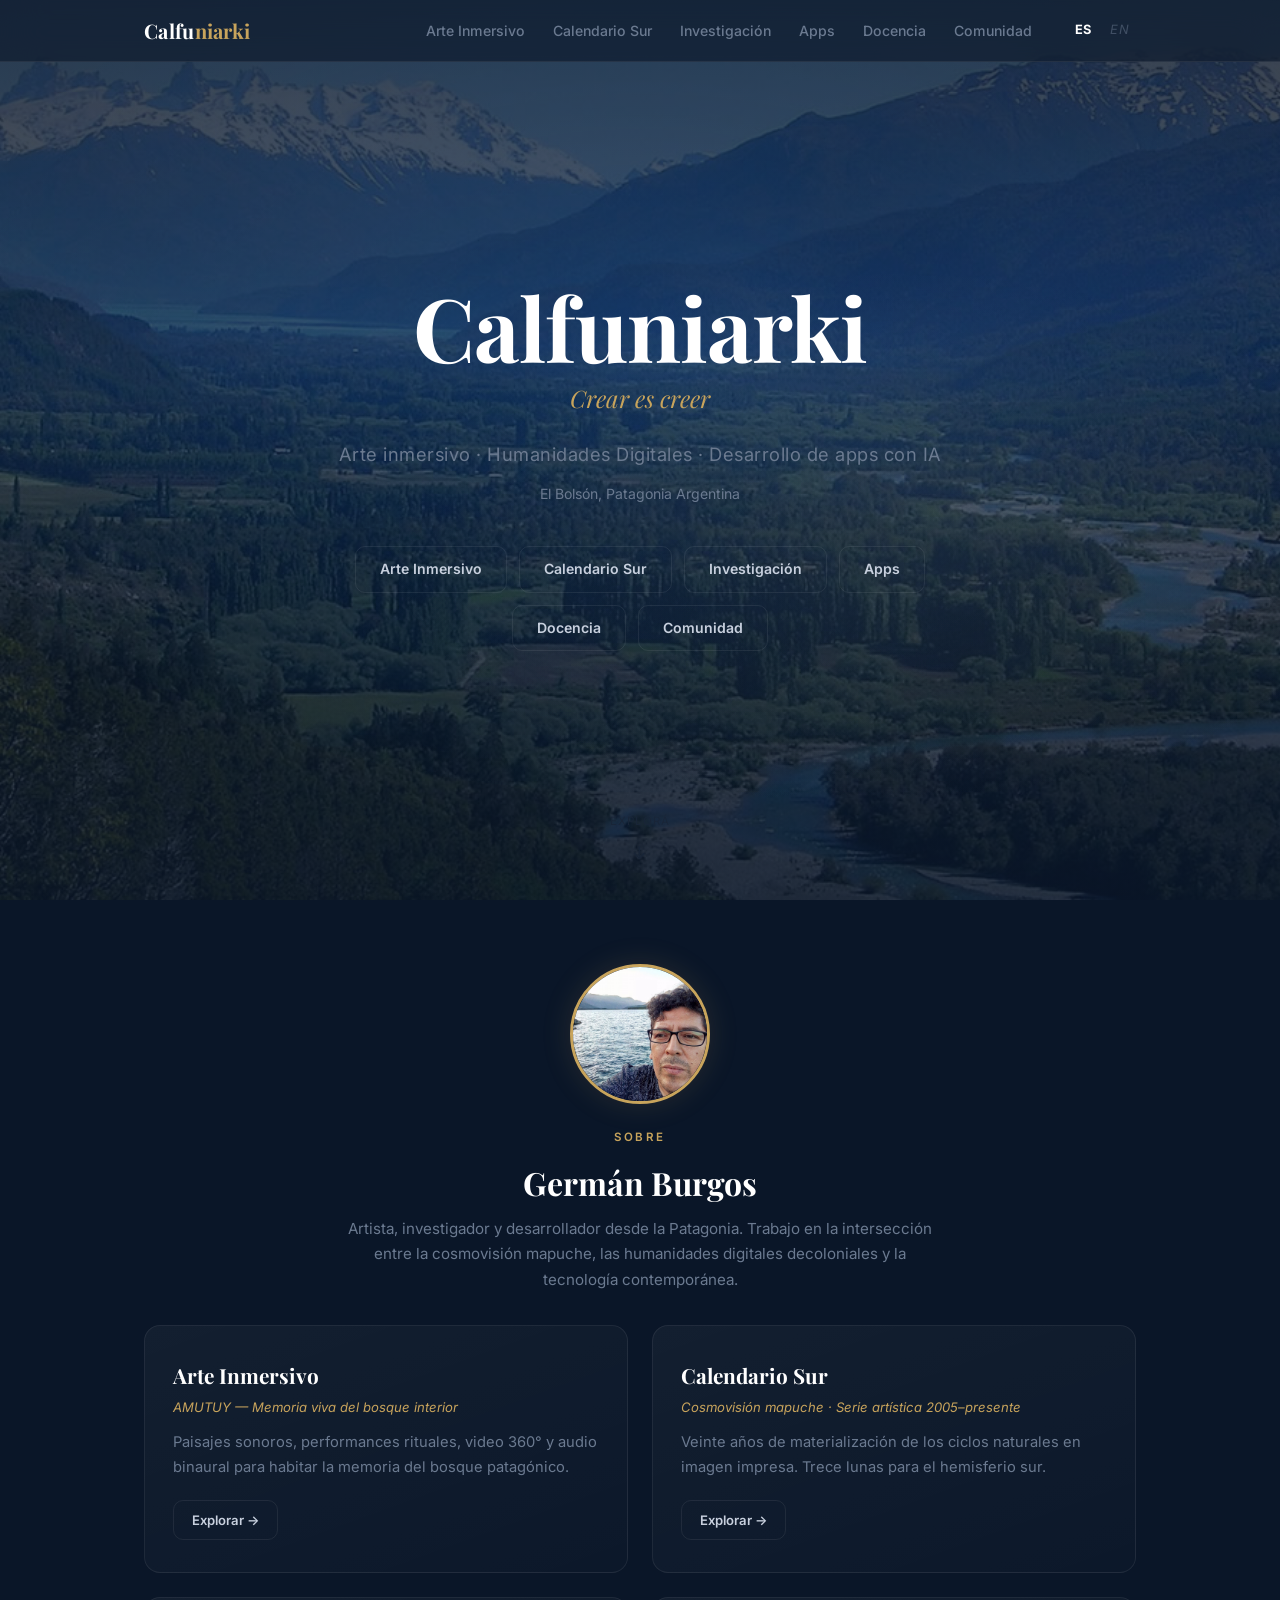
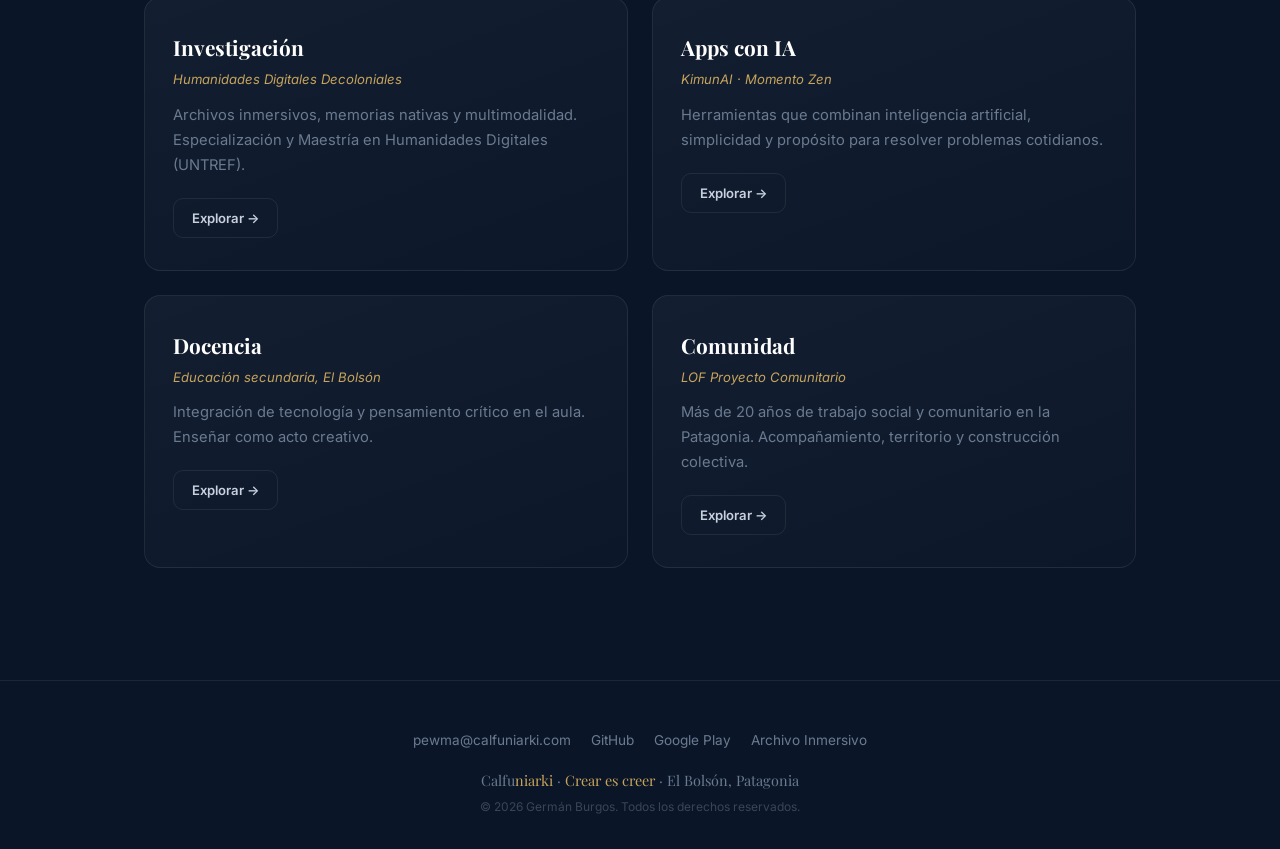
==== index.html @ c56a9a4c "Add multilingual support and favicon links" ====
<!DOCTYPE html>
<html lang="es">
<head>
  <meta charset="UTF-8">
  <meta name="viewport" content="width=device-width,initial-scale=1">
  <title>Calfuniarki — Crear es creer</title>
  <meta name="description" content="Calfuniarki: arte inmersivo, humanidades digitales y desarrollo de apps con IA desde El Bolsón, Patagonia Argentina.">
  <link rel="canonical" href="https://calfuniarki.com/">

  <!-- Favicon kultrun -->
  <link rel="icon" type="image/svg+xml" href="favicon.svg">
  <link rel="alternate icon" type="image/png" href="favicon.svg">
  <link rel="apple-touch-icon" href="favicon.svg">

  <!-- Open Graph -->
  <meta property="og:title" content="Calfuniarki — Crear es creer">
  <meta property="og:description" content="Arte inmersivo, humanidades digitales y desarrollo de apps con IA desde El Bolsón, Patagonia Argentina.">
  <meta property="og:url" content="https://calfuniarki.com/">
  <meta property="og:type" content="website">
  <meta property="og:image" content="https://calfuniarki.com/img/og-image.svg">

  <link rel="stylesheet" href="styles.css">

  <script async src="https://www.googletagmanager.com/gtag/js?id=G-L6TV3WDP4M"></script>
  <script>
    window.dataLayer = window.dataLayer || [];
    function gtag(){dataLayer.push(arguments);}
    gtag('js', new Date());
    gtag('config', 'G-L6TV3WDP4M');
  </script>

  <style>
    .lang-switcher {
      display: flex; align-items: center; gap: .35rem; margin-left: .5rem;
    }
    .lang-btn {
      background: none; border: none; cursor: pointer;
      font-size: .8rem; font-family: var(--sans); font-weight: 400;
      font-style: italic; padding: .2rem .4rem; border-radius: 6px;
      color: var(--text-dim); opacity: .5;
      transition: opacity .25s, color .25s; line-height: 1; letter-spacing: .05em;
    }
    .lang-btn:hover { opacity: .8; }
    .lang-btn.active { opacity: 1; font-weight: 700; font-style: normal; color: var(--white); }
  </style>
</head>
<body>

  <canvas id="particles"></canvas>
  <div class="nav-overlay"></div>

  <header class="site-header">
    <div class="container">
      <a href="./" class="logo">Calfu<span>niarki</span></a>
      <button class="menu-toggle" aria-label="Menú">
        <span></span><span></span><span></span>
      </button>
      <nav class="nav-links">
        <a href="arte/index.html" data-es="Arte Inmersivo" data-en="Immersive Art">Arte Inmersivo</a>
        <a href="calendario-sur/index.html" data-es="Calendario Sur" data-en="Southern Calendar">Calendario Sur</a>
        <a href="investigacion/index.html" data-es="Investigación" data-en="Research">Investigación</a>
        <a href="apps/index.html">Apps</a>
        <a href="docencia/index.html" data-es="Docencia" data-en="Teaching">Docencia</a>
        <a href="comunidad/index.html" data-es="Comunidad" data-en="Community">Comunidad</a>
        <div class="lang-switcher">
          <button class="lang-btn active" data-lang="es" title="Español">ES</button>
          <button class="lang-btn" data-lang="en" title="English">EN</button>
        </div>
      </nav>
    </div>
  </header>

  <main>
    <section class="hero hero--bg" style="background-image:url('img/el-bolson.jpg')">
      <div class="hero-content">
        <h1 class="reveal">Calfuniarki</h1>
        <p class="slogan reveal delay-1" data-es="Crear es creer" data-en="To create is to believe">Crear es creer</p>
        <p class="subtitle reveal delay-2" data-es="Arte inmersivo · Humanidades Digitales · Desarrollo de apps con IA" data-en="Immersive art · Digital Humanities · AI app development">Arte inmersivo · Humanidades Digitales · Desarrollo de apps con IA</p>
        <p class="location reveal delay-3">El Bolsón, Patagonia Argentina</p>
        <div class="hero-nav reveal delay-4">
          <a href="arte/index.html" data-es="Arte Inmersivo" data-en="Immersive Art">Arte Inmersivo</a>
          <a href="calendario-sur/index.html" data-es="Calendario Sur" data-en="Southern Calendar">Calendario Sur</a>
          <a href="investigacion/index.html" data-es="Investigación" data-en="Research">Investigación</a>
          <a href="apps/index.html">Apps</a>
          <a href="docencia/index.html" data-es="Docencia" data-en="Teaching">Docencia</a>
          <a href="comunidad/index.html" data-es="Comunidad" data-en="Community">Comunidad</a>
        </div>
      </div>
      <div class="scroll-hint">
        <span data-es="Explorá" data-en="Explore">Explorá</span>
        <span class="arrow">↓</span>
      </div>
    </section>

    <section class="section">
      <div class="container">
        <div class="reveal text-center">
          <img src="img/Yo.jpg" alt="Germán Burgos — Calfuniarki" class="profile-photo" loading="lazy">
          <p class="section-label" data-es="Sobre" data-en="About">Sobre</p>
          <h2 class="section-title">Germán Burgos</h2>
          <p class="section-desc" style="margin-left:auto;margin-right:auto"
             data-es="Artista, investigador y desarrollador desde la Patagonia. Trabajo en la intersección entre la cosmovisión mapuche, las humanidades digitales decoloniales y la tecnología contemporánea."
             data-en="Artist, researcher and developer from Patagonia. I work at the intersection of Mapuche cosmovision, decolonial digital humanities and contemporary technology.">
            Artista, investigador y desarrollador desde la Patagonia. Trabajo en la intersección entre la cosmovisión mapuche, las humanidades digitales decoloniales y la tecnología contemporánea.
          </p>
        </div>

        <div class="grid-2 mt-2">
          <div class="card reveal">
            <h3 data-es="Arte Inmersivo" data-en="Immersive Art">Arte Inmersivo</h3>
            <p class="card-tag" data-es="AMUTUY — Memoria viva del bosque interior" data-en="AMUTUY — Living memory of the inner forest">AMUTUY — Memoria viva del bosque interior</p>
            <p data-es="Paisajes sonoros, performances rituales, video 360° y audio binaural para habitar la memoria del bosque patagónico." data-en="Sound landscapes, ritual performances, 360° video and binaural audio to inhabit the memory of the Patagonian forest.">Paisajes sonoros, performances rituales, video 360° y audio binaural para habitar la memoria del bosque patagónico.</p>
            <a href="arte/index.html" class="btn btn-outline btn-sm" data-es="Explorar →" data-en="Explore →">Explorar →</a>
          </div>
          <div class="card reveal delay-1">
            <h3 data-es="Calendario Sur" data-en="Southern Calendar">Calendario Sur</h3>
            <p class="card-tag" data-es="Cosmovisión mapuche · Serie artística 2005–presente" data-en="Mapuche cosmovision · Artistic series 2005–present">Cosmovisión mapuche · Serie artística 2005–presente</p>
            <p data-es="Veinte años de materialización de los ciclos naturales en imagen impresa. Trece lunas para el hemisferio sur." data-en="Twenty years of materializing natural cycles in printed image. Thirteen moons for the southern hemisphere.">Veinte años de materialización de los ciclos naturales en imagen impresa. Trece lunas para el hemisferio sur.</p>
            <a href="calendario-sur/index.html" class="btn btn-outline btn-sm" data-es="Explorar →" data-en="Explore →">Explorar →</a>
          </div>
          <div class="card reveal">
            <h3 data-es="Investigación" data-en="Research">Investigación</h3>
            <p class="card-tag" data-es="Humanidades Digitales Decoloniales" data-en="Decolonial Digital Humanities">Humanidades Digitales Decoloniales</p>
            <p data-es="Archivos inmersivos, memorias nativas y multimodalidad. Especialización y Maestría en Humanidades Digitales (UNTREF)." data-en="Immersive archives, native memories and multimodality. Specialization and Master's in Digital Humanities (UNTREF).">Archivos inmersivos, memorias nativas y multimodalidad. Especialización y Maestría en Humanidades Digitales (UNTREF).</p>
            <a href="investigacion/index.html" class="btn btn-outline btn-sm" data-es="Explorar →" data-en="Explore →">Explorar →</a>
          </div>
          <div class="card reveal delay-1">
            <h3>Apps con IA</h3>
            <p class="card-tag">KimunAI · Momento Zen</p>
            <p data-es="Herramientas que combinan inteligencia artificial, simplicidad y propósito para resolver problemas cotidianos." data-en="Tools that combine artificial intelligence, simplicity and purpose to solve everyday problems.">Herramientas que combinan inteligencia artificial, simplicidad y propósito para resolver problemas cotidianos.</p>
            <a href="apps/index.html" class="btn btn-outline btn-sm" data-es="Explorar →" data-en="Explore →">Explorar →</a>
          </div>
          <div class="card reveal">
            <h3 data-es="Docencia" data-en="Teaching">Docencia</h3>
            <p class="card-tag" data-es="Educación secundaria, El Bolsón" data-en="Secondary education, El Bolsón">Educación secundaria, El Bolsón</p>
            <p data-es="Integración de tecnología y pensamiento crítico en el aula. Enseñar como acto creativo." data-en="Integration of technology and critical thinking in the classroom. Teaching as a creative act.">Integración de tecnología y pensamiento crítico en el aula. Enseñar como acto creativo.</p>
            <a href="docencia/index.html" class="btn btn-outline btn-sm" data-es="Explorar →" data-en="Explore →">Explorar →</a>
          </div>
          <div class="card reveal delay-1">
            <h3 data-es="Comunidad" data-en="Community">Comunidad</h3>
            <p class="card-tag" data-es="LOF Proyecto Comunitario" data-en="LOF Community Project">LOF Proyecto Comunitario</p>
            <p data-es="Más de 20 años de trabajo social y comunitario en la Patagonia. Acompañamiento, territorio y construcción colectiva." data-en="More than 20 years of social and community work in Patagonia. Accompaniment, territory and collective building.">Más de 20 años de trabajo social y comunitario en la Patagonia. Acompañamiento, territorio y construcción colectiva.</p>
            <a href="comunidad/index.html" class="btn btn-outline btn-sm" data-es="Explorar →" data-en="Explore →">Explorar →</a>
          </div>
        </div>
      </div>
    </section>
  </main>

  <footer class="site-footer">
    <div class="container">
      <div class="footer-links">
        <a href="mailto:pewma@calfuniarki.com">pewma@calfuniarki.com</a>
        <a href="https://github.com/calfuniarki" target="_blank" rel="noopener">GitHub</a>
        <a href="https://play.google.com/store/apps/developer?id=Calfuniarki" target="_blank" rel="noopener">Google Play</a>
        <a href="https://archivo.lof.org.ar" target="_blank" rel="noopener">Archivo Inmersivo</a>
      </div>
      <p class="brand">Calfu<span>niarki</span> · <span data-es="Crear es creer" data-en="To create is to believe">Crear es creer</span> · El Bolsón, Patagonia</p>
      <p class="copy">&copy; 2026 Germán Burgos. <span data-es="Todos los derechos reservados." data-en="All rights reserved.">Todos los derechos reservados.</span></p>
    </div>
  </footer>

  <script src="main.js"></script>
  <script>
    const STORAGE_KEY = 'calfuniarki-lang';
    function setLang(lang) {
      localStorage.setItem(STORAGE_KEY, lang);
      document.documentElement.lang = lang;
      document.querySelectorAll('.lang-btn').forEach(btn => {
        btn.classList.toggle('active', btn.dataset.lang === lang);
      });
      document.querySelectorAll('[data-es][data-en]').forEach(el => {
        const text = el.dataset[lang];
        if (text) el.innerHTML = text;
      });
    }
    document.querySelectorAll('.lang-btn').forEach(btn => {
      btn.addEventListener('click', () => setLang(btn.dataset.lang));
    });
    setLang(localStorage.getItem(STORAGE_KEY) || 'es');
  </script>
</body>
</html>
---- styles.css ----
/* ============================================================
   Calfuniarki — Crear es creer
   Design tokens & global styles
   ============================================================ */

/* --- Fonts --- */
@import url('https://fonts.googleapis.com/css2?family=Inter:wght@300;400;500;600;700&family=Playfair+Display:ital,wght@0,400;0,600;0,700;1,400&display=swap');

/* --- Custom Properties --- */
:root {
  --bg:        #0A1628;
  --bg-light:  #0F1D32;
  --bg-card:   #111F36;
  --surface:   rgba(255,255,255,.03);
  --border:    rgba(255,255,255,.07);
  --border-h:  rgba(200,164,92,.3);
  --blue:      #007AFF;
  --blue-glow: rgba(0,122,255,.15);
  --gold:      #C8A45C;
  --gold-soft: rgba(200,164,92,.12);
  --text:      #C8D0DE;
  --text-dim:  #6B7A90;
  --text-bright:#EAEEF4;
  --white:     #fff;
  --serif:     'Playfair Display', Georgia, 'Times New Roman', serif;
  --sans:      'Inter', 'Segoe UI', system-ui, -apple-system, sans-serif;
  --ease:      cubic-bezier(.25,.46,.45,.94);
  --ease-out:  cubic-bezier(.16,1,.3,1);
}

/* --- Reset --- */
*,*::before,*::after { box-sizing:border-box; margin:0; padding:0 }
html { scroll-behavior:smooth; font-size:16px; scroll-padding-top:5rem }
body {
  font-family: var(--sans);
  background: var(--bg);
  color: var(--text);
  line-height: 1.7;
  -webkit-font-smoothing: antialiased;
  -moz-osx-font-smoothing: grayscale;
  overflow-x: hidden;
}
a { color: var(--blue); text-decoration:none; transition: color .25s var(--ease) }
a:hover { color: #4DA3FF }
img { max-width:100%; display:block }
ul { list-style: none }

/* --- Layout --- */
.container { max-width:1040px; margin:0 auto; padding:0 1.5rem }

/* ============================================================
   HEADER
   ============================================================ */
.site-header {
  position: fixed; top:0; left:0; right:0; z-index:200;
  padding: .85rem 0;
  background: rgba(10,22,40,.6);
  backdrop-filter: blur(20px);
  -webkit-backdrop-filter: blur(20px);
  border-bottom: 1px solid var(--border);
  transition: background .4s, padding .3s;
}
.site-header.scrolled {
  background: rgba(10,22,40,.92);
  padding: .6rem 0;
}
.site-header .container {
  display:flex; align-items:center; justify-content:space-between;
}
.logo {
  font-family: var(--serif);
  font-size: 1.25rem; font-weight:700;
  color: var(--white); letter-spacing:.3px;
}
.logo span { color: var(--gold) }

/* Desktop nav */
.nav-links { display:flex; gap:1.75rem; align-items:center }
.nav-links a {
  font-size:.88rem; font-weight:500; color:var(--text-dim);
  position:relative; transition: color .25s;
}
.nav-links a::after {
  content:''; position:absolute; bottom:-4px; left:0; width:0; height:2px;
  background:var(--gold); transition: width .3s var(--ease-out);
}
.nav-links a:hover, .nav-links a.active { color:var(--white) }
.nav-links a:hover::after, .nav-links a.active::after { width:100% }

/* Hamburger */
.menu-toggle {
  display:none; background:none; border:none; cursor:pointer;
  width:28px; height:20px; position:relative; z-index:210;
}
.menu-toggle span {
  display:block; width:100%; height:2px; background:var(--white);
  position:absolute; left:0; transition: all .3s var(--ease);
}
.menu-toggle span:nth-child(1) { top:0 }
.menu-toggle span:nth-child(2) { top:9px }
.menu-toggle span:nth-child(3) { top:18px }
.menu-toggle.open span:nth-child(1) { top:9px; transform:rotate(45deg) }
.menu-toggle.open span:nth-child(2) { opacity:0 }
.menu-toggle.open span:nth-child(3) { top:9px; transform:rotate(-45deg) }

@media(max-width:740px) {
  .menu-toggle { display:block }
  .nav-links {
    position:fixed; top:0; right:0; width:min(300px,80vw); height:100vh;
    background:var(--bg-light); flex-direction:column; justify-content:center;
    gap:2rem; padding:2rem; z-index:210;
    transform:translateX(100%); transition:transform .4s var(--ease-out);
    border-left:1px solid var(--border);
    z-index:205;
  }
  .nav-links.open { transform:translateX(0) }
  .nav-links a { font-size:1.15rem }
  .nav-links a::after { display:none }
  .nav-overlay {
    position:fixed; inset:0; background:rgba(0,0,0,.5);
    opacity:0; pointer-events:none; transition:opacity .3s; z-index:200;
  }
  .nav-overlay.open { opacity:1; pointer-events:auto }
}

/* ============================================================
   HERO — Landing
   ============================================================ */
.hero {
  min-height:100vh; display:flex; align-items:center; justify-content:center;
  text-align:center; position:relative; overflow:hidden;
  padding:6rem 1.5rem 4rem;
}
.hero::before {
  content:''; position:absolute; inset:0;
  background:
    radial-gradient(ellipse 60% 50% at 50% 40%, var(--blue-glow), transparent),
    radial-gradient(ellipse 40% 30% at 70% 60%, var(--gold-soft), transparent);
  pointer-events:none; opacity:.7;
}
.hero-content { position:relative; z-index:1; max-width:680px }
.hero h1 {
  font-family:var(--serif); font-size:clamp(3rem,8vw,5.5rem);
  font-weight:700; color:var(--white); letter-spacing:-1px;
  line-height:1.05; margin-bottom:.3rem;
}
.hero .slogan {
  font-family:var(--serif); font-style:italic;
  font-size:clamp(1.1rem,2.5vw,1.5rem);
  color:var(--gold); margin-bottom:1.25rem;
}
.hero .subtitle {
  font-size:clamp(.95rem,1.8vw,1.15rem);
  color:var(--text-dim); margin-bottom:.75rem;
  letter-spacing:.5px;
}
.hero .location {
  font-size:.88rem; color:var(--text-dim); opacity:.7;
  margin-bottom:2.5rem;
}
.hero-nav { display:flex; flex-wrap:wrap; gap:.75rem; justify-content:center }
.hero-nav a {
  padding:.65rem 1.5rem; border-radius:10px;
  font-size:.88rem; font-weight:600;
  border:1px solid var(--border); color:var(--text);
  transition: all .3s var(--ease);
}
.hero-nav a:hover {
  border-color:var(--gold); color:var(--gold);
  background:var(--gold-soft);
}

/* Scroll indicator */
.scroll-hint {
  position:absolute; bottom:2rem; left:50%; transform:translateX(-50%);
  display:flex; flex-direction:column; align-items:center; gap:.4rem;
  color:var(--text-dim); font-size:.72rem; letter-spacing:1px; text-transform:uppercase;
  animation: float 2.5s ease-in-out infinite;
}
.scroll-hint .arrow { font-size:1.1rem }
@keyframes float {
  0%,100% { transform:translateX(-50%) translateY(0) }
  50% { transform:translateX(-50%) translateY(6px) }
}

/* ============================================================
   PAGE HERO (subpages)
   ============================================================ */
.page-hero {
  padding:8rem 0 3rem; text-align:center;
  position:relative; overflow:hidden;
}
.page-hero::before {
  content:''; position:absolute; inset:0;
  background: radial-gradient(ellipse 50% 40% at 50% 30%, var(--blue-glow), transparent);
  pointer-events:none;
}
.page-hero h1 {
  font-family:var(--serif);
  font-size:clamp(2.2rem,5vw,3.4rem);
  font-weight:700; color:var(--white); position:relative;
  margin-bottom:.35rem;
}
.page-hero .tagline {
  font-family:var(--serif); font-style:italic;
  color:var(--gold); font-size:1.05rem; position:relative;
}

/* ============================================================
   SECTIONS
   ============================================================ */
.section { padding:4rem 0 }
.section + .section { border-top:1px solid var(--border) }

.section-label {
  font-size:.72rem; text-transform:uppercase; letter-spacing:2.5px;
  color:var(--gold); font-weight:600; margin-bottom:.5rem;
}
.section-title {
  font-family:var(--serif); font-size:clamp(1.5rem,3.5vw,2rem);
  font-weight:700; color:var(--white); margin-bottom:.35rem;
}
.section-desc {
  color:var(--text-dim); max-width:600px; font-size:.95rem;
  margin-bottom:2rem;
}

/* ============================================================
   CARDS
   ============================================================ */
.card {
  background: linear-gradient(160deg, rgba(255,255,255,.04), rgba(255,255,255,.01));
  border:1px solid var(--border);
  border-radius:16px; padding:2rem 1.75rem;
  transition: transform .35s var(--ease), border-color .35s;
}
.card:hover {
  transform:translateY(-3px);
  border-color:var(--border-h);
}
.card h3 {
  font-family:var(--serif);
  font-size:1.3rem; color:var(--white); margin-bottom:.15rem;
}
.card .card-tag {
  font-size:.82rem; color:var(--gold); margin-bottom:.75rem;
  font-style:italic;
}
.card p { font-size:.92rem; color:var(--text-dim); margin-bottom:.5rem }
.card p:last-of-type { margin-bottom:1.25rem }

/* Grid */
.grid-2 { display:grid; grid-template-columns:1fr; gap:1.5rem }
@media(min-width:640px) { .grid-2 { grid-template-columns:1fr 1fr } }

.grid-3 { display:grid; grid-template-columns:1fr; gap:1.25rem }
@media(min-width:640px) { .grid-3 { grid-template-columns:1fr 1fr } }
@media(min-width:860px) { .grid-3 { grid-template-columns:1fr 1fr 1fr } }

/* ============================================================
   FEATURES
   ============================================================ */
.feature {
  background:var(--surface); border:1px solid var(--border);
  border-radius:12px; padding:1.5rem;
  transition: border-color .3s;
}
.feature:hover { border-color:var(--border-h) }
.feature .icon { font-size:1.5rem; margin-bottom:.5rem }
.feature h3 { font-size:.95rem; color:var(--white); margin-bottom:.3rem; font-family:var(--sans); font-weight:600 }
.feature p { font-size:.84rem; color:var(--text-dim); line-height:1.6 }

/* ============================================================
   CONCEPT TAGS
   ============================================================ */
.tags { display:flex; flex-wrap:wrap; gap:.5rem; margin-top:1.5rem }
.tag {
  padding:.35rem .85rem; border-radius:20px; font-size:.78rem; font-weight:500;
  background:var(--gold-soft); color:var(--gold); border:1px solid rgba(200,164,92,.2);
}

/* ============================================================
   TIMELINE
   ============================================================ */
.timeline { position:relative; padding-left:2rem }
.timeline::before {
  content:''; position:absolute; left:6px; top:.5rem; bottom:.5rem;
  width:2px; background:var(--border);
}
.timeline-item { position:relative; margin-bottom:2.5rem }
.timeline-item::before {
  content:''; position:absolute; left:-2rem; top:.6rem;
  width:10px; height:10px; border-radius:50%;
  background:var(--gold); border:2px solid var(--bg);
  box-shadow:0 0 0 3px var(--gold-soft);
}
.timeline-item h3 {
  font-family:var(--serif); font-size:1.15rem;
  color:var(--white); margin-bottom:.15rem;
}
.timeline-item .meta {
  font-size:.82rem; color:var(--gold); margin-bottom:.5rem;
}
.timeline-item p { font-size:.9rem; color:var(--text-dim) }
.timeline-item ul { padding-left:1.25rem; margin-top:.5rem }
.timeline-item li {
  font-size:.88rem; color:var(--text-dim); margin-bottom:.3rem;
  list-style:disc;
}

/* ============================================================
   BUTTONS
   ============================================================ */
.btn {
  display:inline-flex; align-items:center; gap:.4rem;
  padding:.7rem 1.6rem; border-radius:10px;
  font-size:.88rem; font-weight:600;
  transition: all .25s var(--ease);
}
.btn:active { transform:scale(.97) }
.btn-primary { background:var(--blue); color:var(--white) }
.btn-primary:hover { background:#0062CC; color:var(--white) }
.btn-gold { background:linear-gradient(135deg,#C8A45C,#A8883E); color:var(--bg) }
.btn-gold:hover { background:linear-gradient(135deg,#D4B46C,#B8984E); color:var(--bg) }
.btn-outline {
  border:1px solid var(--border); color:var(--text);
  background:transparent;
}
.btn-outline:hover { border-color:var(--gold); color:var(--gold); background:var(--gold-soft) }
.btn-sm { padding:.5rem 1.1rem; font-size:.82rem }

/* ============================================================
   PRIVACY POLICY
   ============================================================ */
.privacy { border-top:1px solid var(--border); padding-top:3rem; margin-top:2.5rem }
.privacy h2 { font-family:var(--serif); font-size:1.4rem; color:var(--white); margin-bottom:1.25rem }
.privacy h3 { font-size:1rem; color:var(--gold); margin:1.5rem 0 .5rem; font-family:var(--sans); font-weight:600 }
.privacy p { font-size:.88rem; color:var(--text-dim); margin-bottom:.75rem }
.privacy ul { padding-left:1.25rem; margin-bottom:.75rem }
.privacy li { font-size:.88rem; color:var(--text-dim); margin-bottom:.35rem; list-style:disc }

/* ============================================================
   QUOTE / HIGHLIGHT
   ============================================================ */
.highlight-box {
  background:var(--gold-soft); border-left:3px solid var(--gold);
  border-radius:0 12px 12px 0; padding:1.25rem 1.5rem;
  margin:1.5rem 0;
}
.highlight-box p {
  font-family:var(--serif); font-style:italic;
  font-size:.95rem; color:var(--gold); line-height:1.7;
}

/* ============================================================
   FOOTER
   ============================================================ */
.site-footer {
  border-top:1px solid var(--border);
  padding:3rem 0 2rem; margin-top:3rem;
  text-align:center;
}
.footer-links { display:flex; flex-wrap:wrap; justify-content:center; gap:1.25rem; margin-bottom:1rem }
.footer-links a { font-size:.85rem; color:var(--text-dim) }
.footer-links a:hover { color:var(--gold) }
.site-footer .brand {
  font-family:var(--serif); font-size:.9rem;
  color:var(--text-dim); margin-bottom:.25rem;
}
.site-footer .brand span { color:var(--gold) }
.site-footer .copy { font-size:.75rem; color:#3A4558 }

/* ============================================================
   SCROLL REVEAL
   Requires body.js-ready (set by main.js) to hide elements.
   Without JS, everything is visible by default.
   ============================================================ */
body.js-ready .reveal {
  opacity:0; transform:translateY(24px);
  transition: opacity .7s var(--ease), transform .7s var(--ease);
}
body.js-ready .reveal.visible {
  opacity:1; transform:translateY(0);
}
body.js-ready .reveal.delay-1 { transition-delay:.1s }
body.js-ready .reveal.delay-2 { transition-delay:.2s }
body.js-ready .reveal.delay-3 { transition-delay:.3s }
body.js-ready .reveal.delay-4 { transition-delay:.4s }

/* ============================================================
   UTILITIES
   ============================================================ */
.text-center { text-align:center }
.mt-1 { margin-top:1rem }
.mt-2 { margin-top:2rem }
.mt-3 { margin-top:3rem }
.mb-1 { margin-bottom:1rem }
.mb-2 { margin-bottom:2rem }
.flex-center { display:flex; justify-content:center; gap:.75rem; flex-wrap:wrap }

/* ============================================================
   IMAGES
   ============================================================ */

/* Hero background image */
.hero--bg {
  background-size:cover; background-position:center; background-repeat:no-repeat;
}
.hero--bg::after {
  content:''; position:absolute; inset:0;
  background: linear-gradient(
    to bottom,
    rgba(10,22,40,.82) 0%,
    rgba(10,22,40,.7) 40%,
    rgba(10,22,40,.88) 100%
  );
  z-index:0;
}
.hero--bg::before { z-index:1 }

/* Profile photo */
.profile-photo {
  width:140px; height:140px; border-radius:50%;
  object-fit:cover; object-position:center top;
  border:3px solid var(--gold);
  box-shadow:0 0 30px rgba(200,164,92,.15);
  margin:0 auto 1.5rem;
}

/* Section image — wide cinematic */
.img-wide {
  width:100%; border-radius:16px;
  overflow:hidden; margin:2rem 0;
  border:1px solid var(--border);
}
.img-wide img {
  width:100%; height:auto; display:block;
  object-fit:cover;
}
.img-wide.img-cinematic img { max-height:400px }

/* Image with caption */
.img-figure { margin:2rem 0 }
.img-figure img {
  width:100%; border-radius:12px;
  border:1px solid var(--border);
  object-fit:cover;
}
.img-figure figcaption {
  font-size:.78rem; color:var(--text-dim);
  margin-top:.5rem; font-style:italic;
  text-align:center;
}

/* Image gallery — 2 col */
.img-gallery {
  display:grid; grid-template-columns:1fr; gap:1rem; margin:2rem 0;
}
@media(min-width:640px) { .img-gallery { grid-template-columns:1fr 1fr } }
.img-gallery img {
  width:100%; height:240px; object-fit:cover;
  border-radius:12px; border:1px solid var(--border);
}
@media(min-width:640px) {
  .img-gallery img { height:280px }
}

/* App icon */
.app-icon {
  width:80px; height:80px; border-radius:18px;
  object-fit:cover; border:1px solid var(--border);
  box-shadow:0 4px 20px rgba(0,0,0,.3);
}
.app-header {
  display:flex; align-items:center; gap:1.25rem;
  margin-bottom:1rem;
}
.app-header h2 { margin-bottom:0 }

/* App feature graphic */
.img-feature-graphic {
  width:100%; border-radius:12px;
  border:1px solid var(--border);
  margin:1.5rem 0;
}

/* Screenshot row */
.screenshot-row {
  display:flex; gap:1rem; overflow-x:auto;
  padding:1rem 0; margin:1.5rem 0;
  scrollbar-width:thin;
  scrollbar-color:var(--border) transparent;
}
.screenshot-row img {
  height:360px; width:auto; border-radius:12px;
  border:1px solid var(--border);
  flex-shrink:0;
}
@media(max-width:640px) {
  .screenshot-row img { height:280px }
}

/* App mockup centered */
.img-mockup {
  max-width:360px; margin:2rem auto;
  border-radius:20px;
  border:1px solid var(--border);
  box-shadow:0 8px 40px rgba(0,0,0,.3);
}

/* ============================================================
   AMBIENT PARTICLES (canvas background)
   ============================================================ */
#particles {
  position:fixed; inset:0; z-index:0; pointer-events:none; opacity:.4;
}
main, .site-footer { position:relative; z-index:1 }
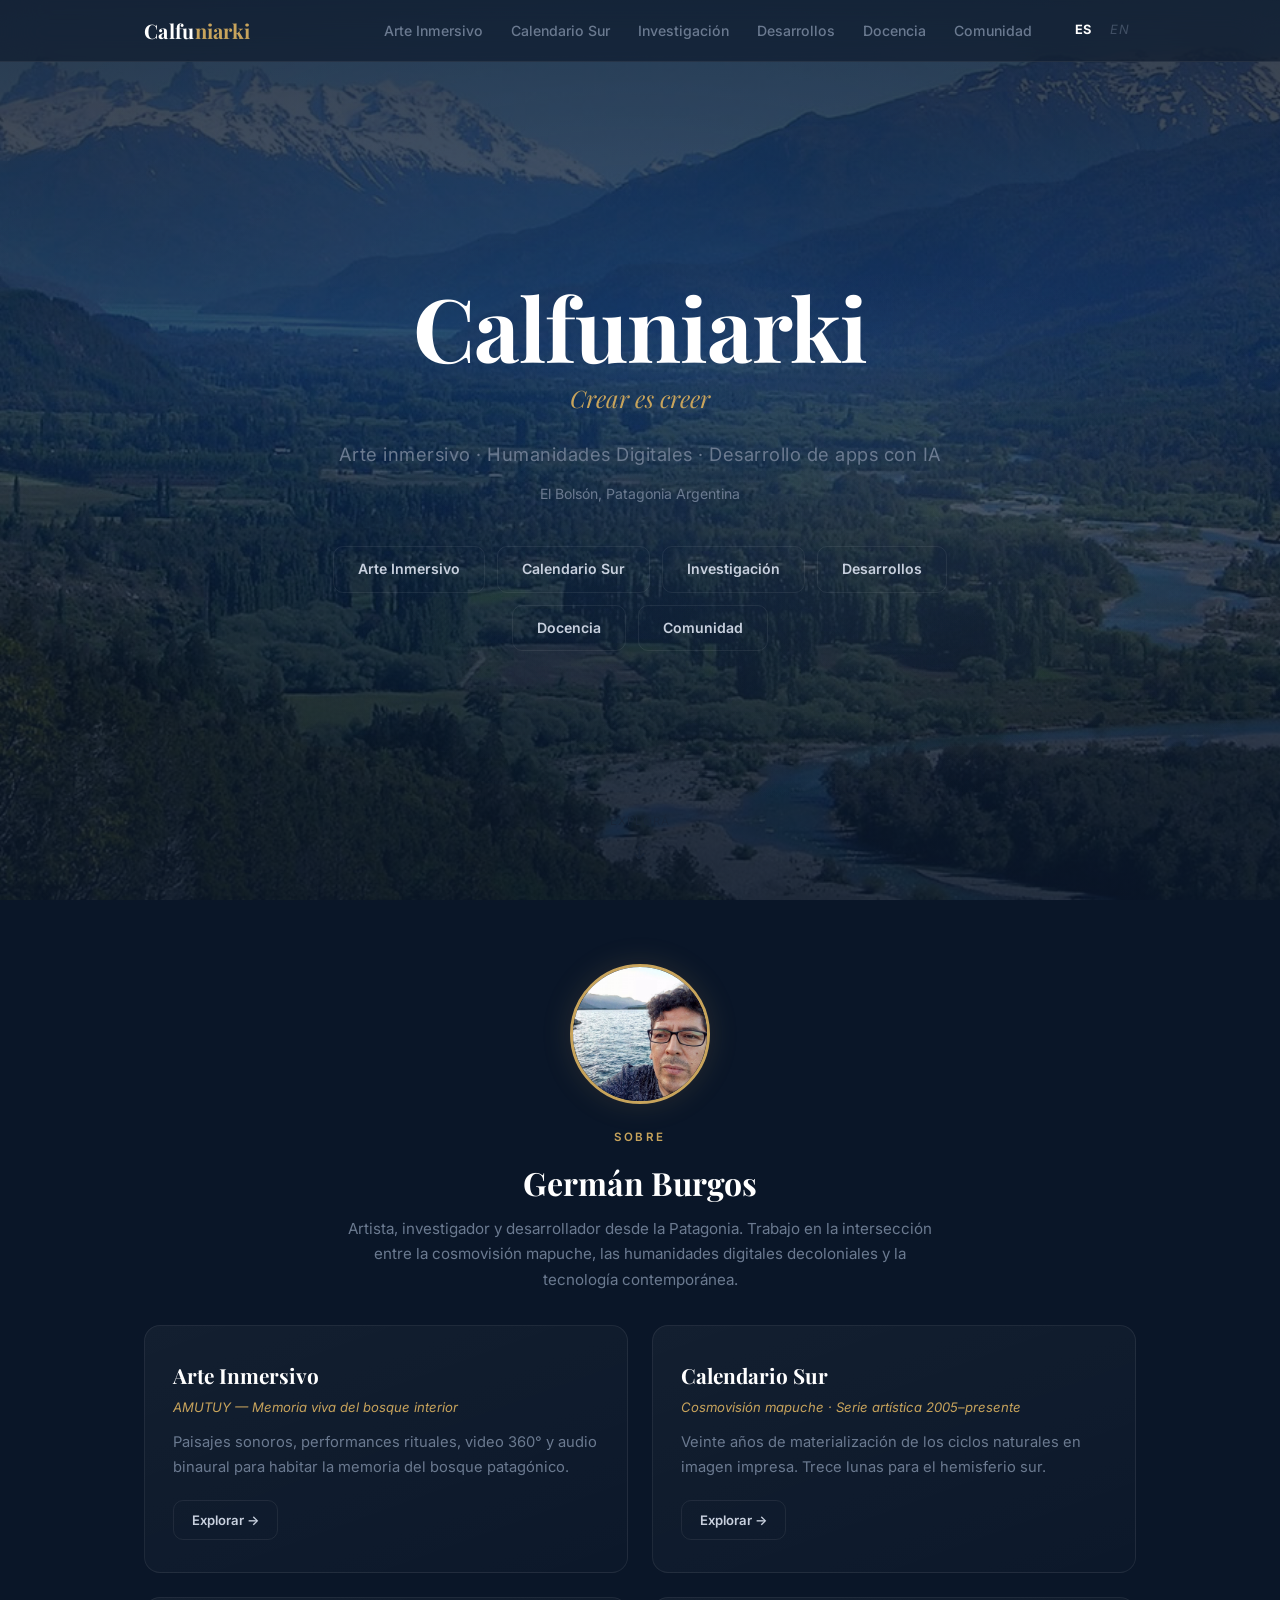
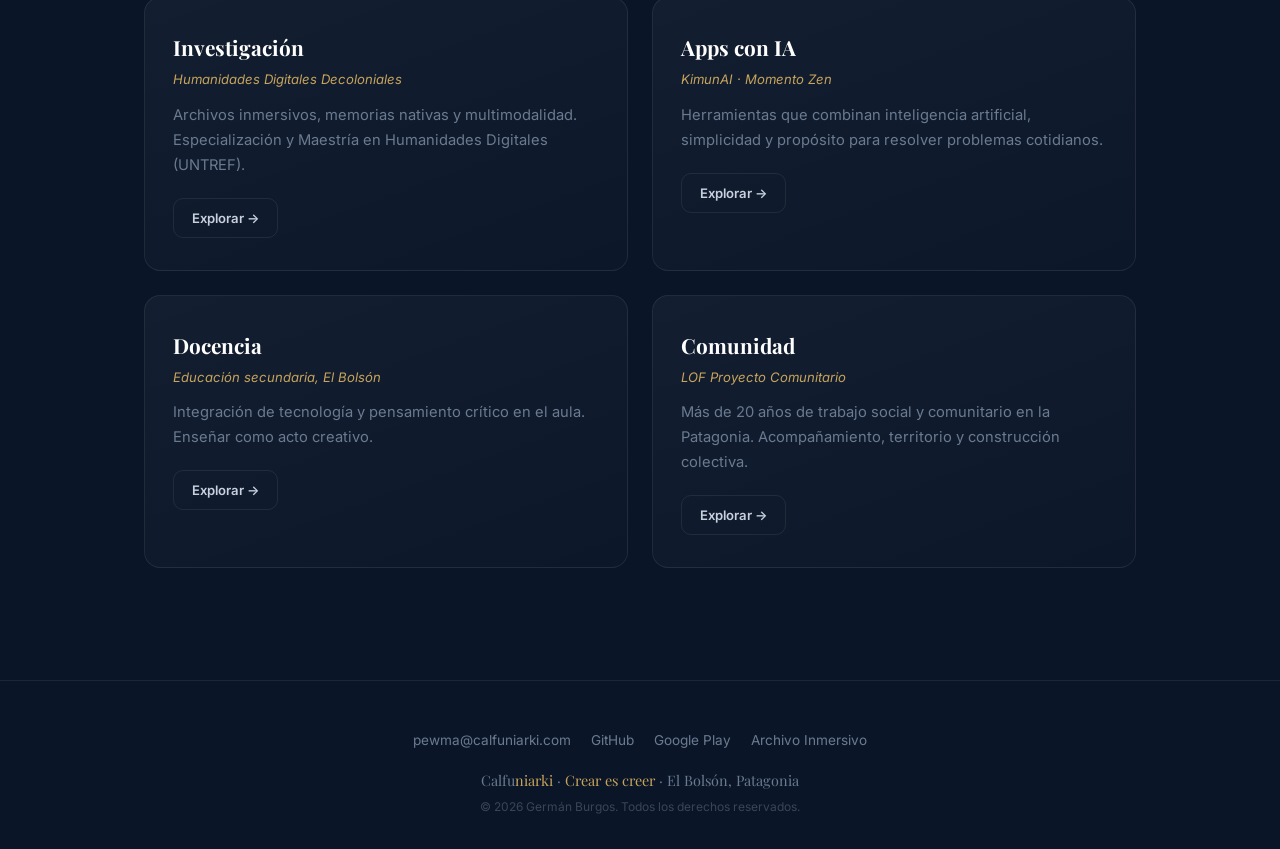
==== commit 72dbc4ab: "nav: Apps → Desarrollos, fix footer año, fix nav apps" ====
--- a/index.html
+++ b/index.html
@@ -4,7 +4,7 @@
   <meta charset="UTF-8">
   <meta name="viewport" content="width=device-width,initial-scale=1">
   <title>Calfuniarki — Crear es creer</title>
-  <meta name="description" content="Calfuniarki: arte inmersivo, humanidades digitales y desarrollo de apps con IA desde El Bolsón, Patagonia Argentina.">
+  <meta name="description" content="Calfuniarki: arte inmersivo, humanidades digitales y desarrollos digitales desde El Bolsón, Patagonia Argentina.">
   <link rel="canonical" href="https://calfuniarki.com/">
 
   <!-- Favicon kultrun -->
@@ -59,7 +59,7 @@
         <a href="arte/index.html" data-es="Arte Inmersivo" data-en="Immersive Art">Arte Inmersivo</a>
         <a href="calendario-sur/index.html" data-es="Calendario Sur" data-en="Southern Calendar">Calendario Sur</a>
         <a href="investigacion/index.html" data-es="Investigación" data-en="Research">Investigación</a>
-        <a href="apps/index.html">Apps</a>
+        <a href="desarrollos/index.html">Desarrollos</a>
         <a href="docencia/index.html" data-es="Docencia" data-en="Teaching">Docencia</a>
         <a href="comunidad/index.html" data-es="Comunidad" data-en="Community">Comunidad</a>
         <div class="lang-switcher">
@@ -81,7 +81,7 @@
           <a href="arte/index.html" data-es="Arte Inmersivo" data-en="Immersive Art">Arte Inmersivo</a>
           <a href="calendario-sur/index.html" data-es="Calendario Sur" data-en="Southern Calendar">Calendario Sur</a>
           <a href="investigacion/index.html" data-es="Investigación" data-en="Research">Investigación</a>
-          <a href="apps/index.html">Apps</a>
+          <a href="desarrollos/index.html">Desarrollos</a>
           <a href="docencia/index.html" data-es="Docencia" data-en="Teaching">Docencia</a>
           <a href="comunidad/index.html" data-es="Comunidad" data-en="Community">Comunidad</a>
         </div>
@@ -128,7 +128,7 @@
             <h3>Apps con IA</h3>
             <p class="card-tag">KimunAI · Momento Zen</p>
             <p data-es="Herramientas que combinan inteligencia artificial, simplicidad y propósito para resolver problemas cotidianos." data-en="Tools that combine artificial intelligence, simplicity and purpose to solve everyday problems.">Herramientas que combinan inteligencia artificial, simplicidad y propósito para resolver problemas cotidianos.</p>
-            <a href="apps/index.html" class="btn btn-outline btn-sm" data-es="Explorar →" data-en="Explore →">Explorar →</a>
+            <a href="desarrollos/index.html" class="btn btn-outline btn-sm" data-es="Explorar →" data-en="Explore →">Explorar →</a>
           </div>
           <div class="card reveal">
             <h3 data-es="Docencia" data-en="Teaching">Docencia</h3>
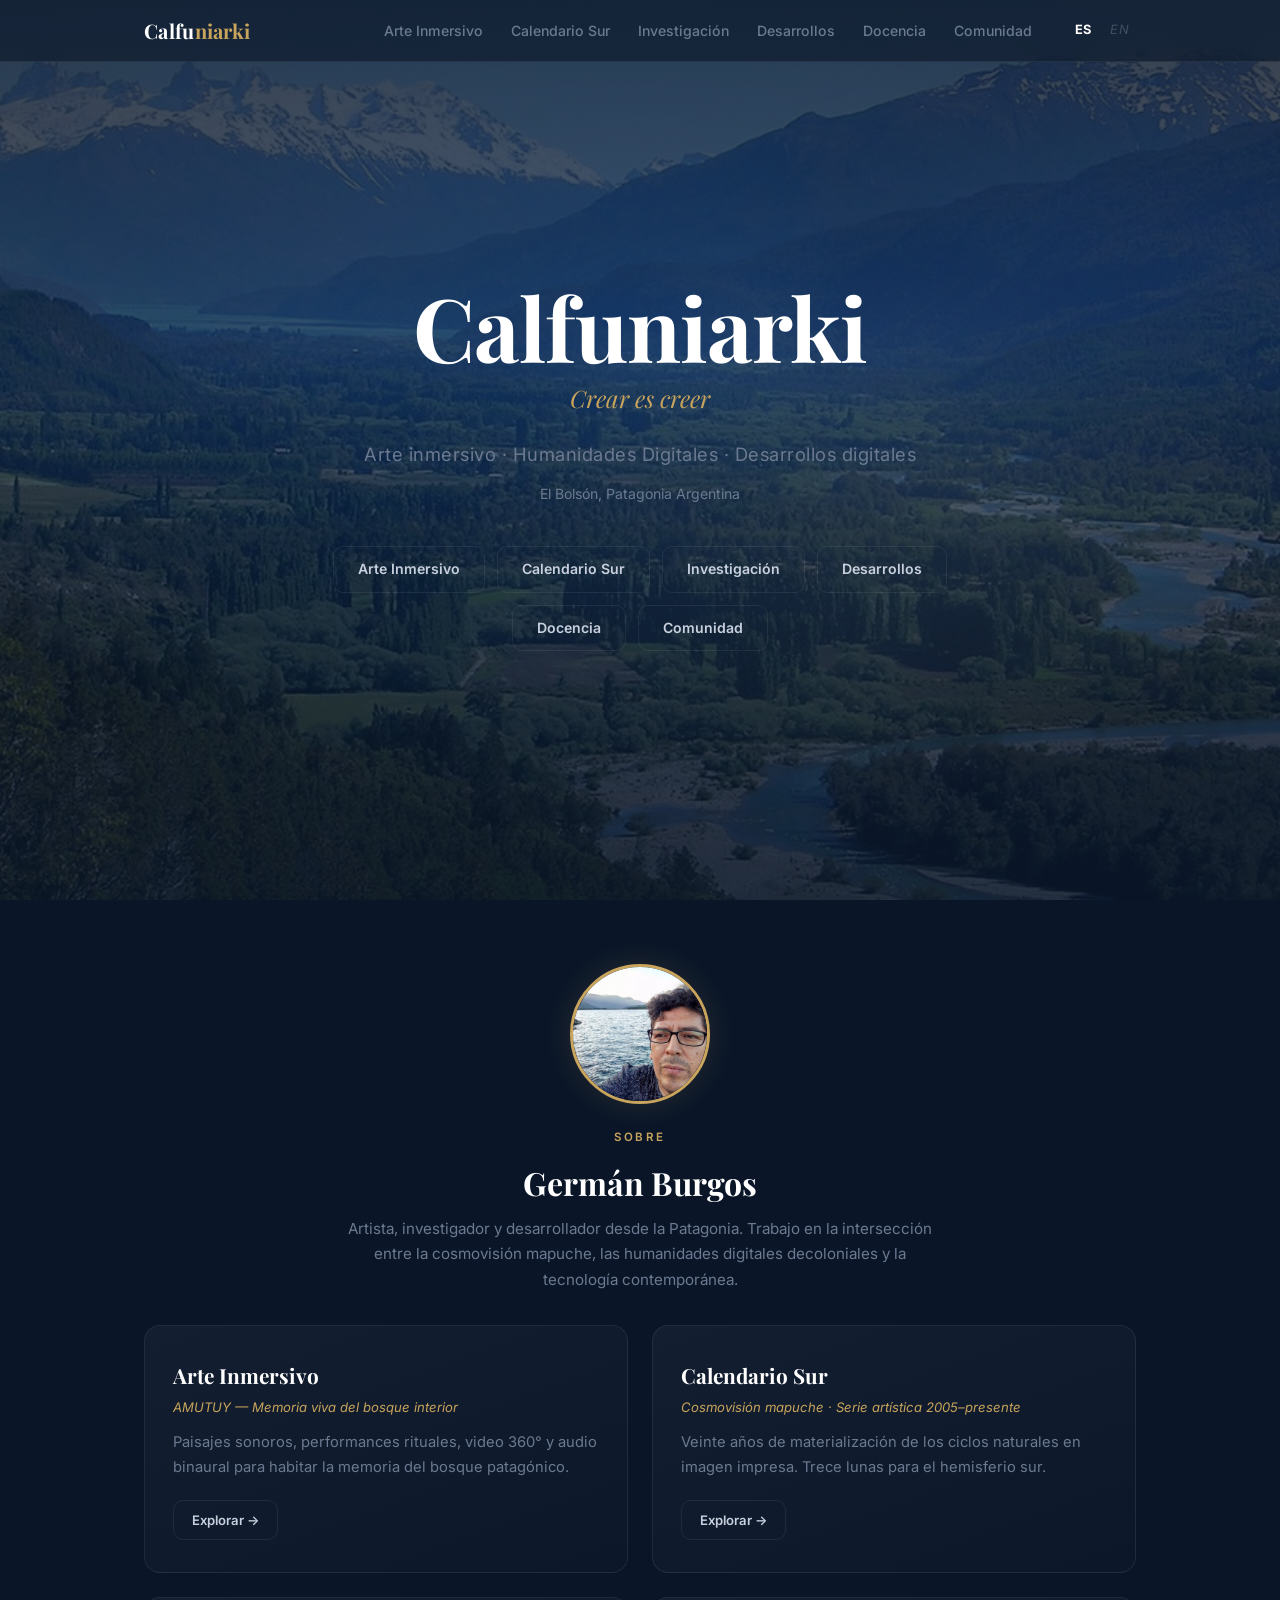
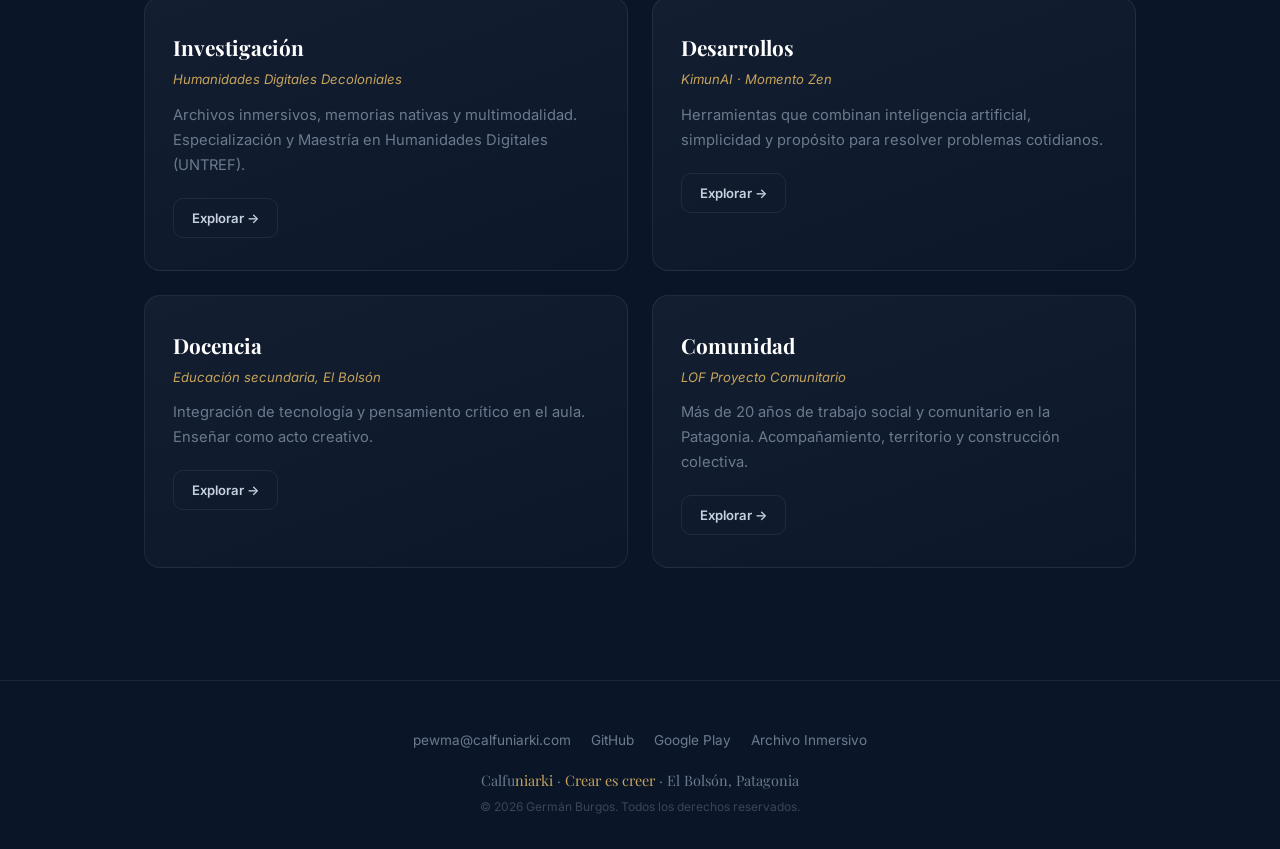
==== commit 531092f9: "fix: reemplazar referencias restantes a Apps por Desarrollos" ====
--- a/index.html
+++ b/index.html
@@ -14,7 +14,7 @@
 
   <!-- Open Graph -->
   <meta property="og:title" content="Calfuniarki — Crear es creer">
-  <meta property="og:description" content="Arte inmersivo, humanidades digitales y desarrollo de apps con IA desde El Bolsón, Patagonia Argentina.">
+  <meta property="og:description" content="Arte inmersivo, humanidades digitales y desarrollos digitales desde El Bolsón, Patagonia Argentina.">
   <meta property="og:url" content="https://calfuniarki.com/">
   <meta property="og:type" content="website">
   <meta property="og:image" content="https://calfuniarki.com/img/og-image.svg">
@@ -75,7 +75,7 @@
       <div class="hero-content">
         <h1 class="reveal">Calfuniarki</h1>
         <p class="slogan reveal delay-1" data-es="Crear es creer" data-en="To create is to believe">Crear es creer</p>
-        <p class="subtitle reveal delay-2" data-es="Arte inmersivo · Humanidades Digitales · Desarrollo de apps con IA" data-en="Immersive art · Digital Humanities · AI app development">Arte inmersivo · Humanidades Digitales · Desarrollo de apps con IA</p>
+        <p class="subtitle reveal delay-2" data-es="Arte inmersivo · Humanidades Digitales · Desarrollos digitales" data-en="Immersive art · Digital Humanities · Digital developments">Arte inmersivo · Humanidades Digitales · Desarrollos digitales</p>
         <p class="location reveal delay-3">El Bolsón, Patagonia Argentina</p>
         <div class="hero-nav reveal delay-4">
           <a href="arte/index.html" data-es="Arte Inmersivo" data-en="Immersive Art">Arte Inmersivo</a>
@@ -125,7 +125,7 @@
             <a href="investigacion/index.html" class="btn btn-outline btn-sm" data-es="Explorar →" data-en="Explore →">Explorar →</a>
           </div>
           <div class="card reveal delay-1">
-            <h3>Apps con IA</h3>
+            <h3>Desarrollos</h3>
             <p class="card-tag">KimunAI · Momento Zen</p>
             <p data-es="Herramientas que combinan inteligencia artificial, simplicidad y propósito para resolver problemas cotidianos." data-en="Tools that combine artificial intelligence, simplicity and purpose to solve everyday problems.">Herramientas que combinan inteligencia artificial, simplicidad y propósito para resolver problemas cotidianos.</p>
             <a href="desarrollos/index.html" class="btn btn-outline btn-sm" data-es="Explorar →" data-en="Explore →">Explorar →</a>
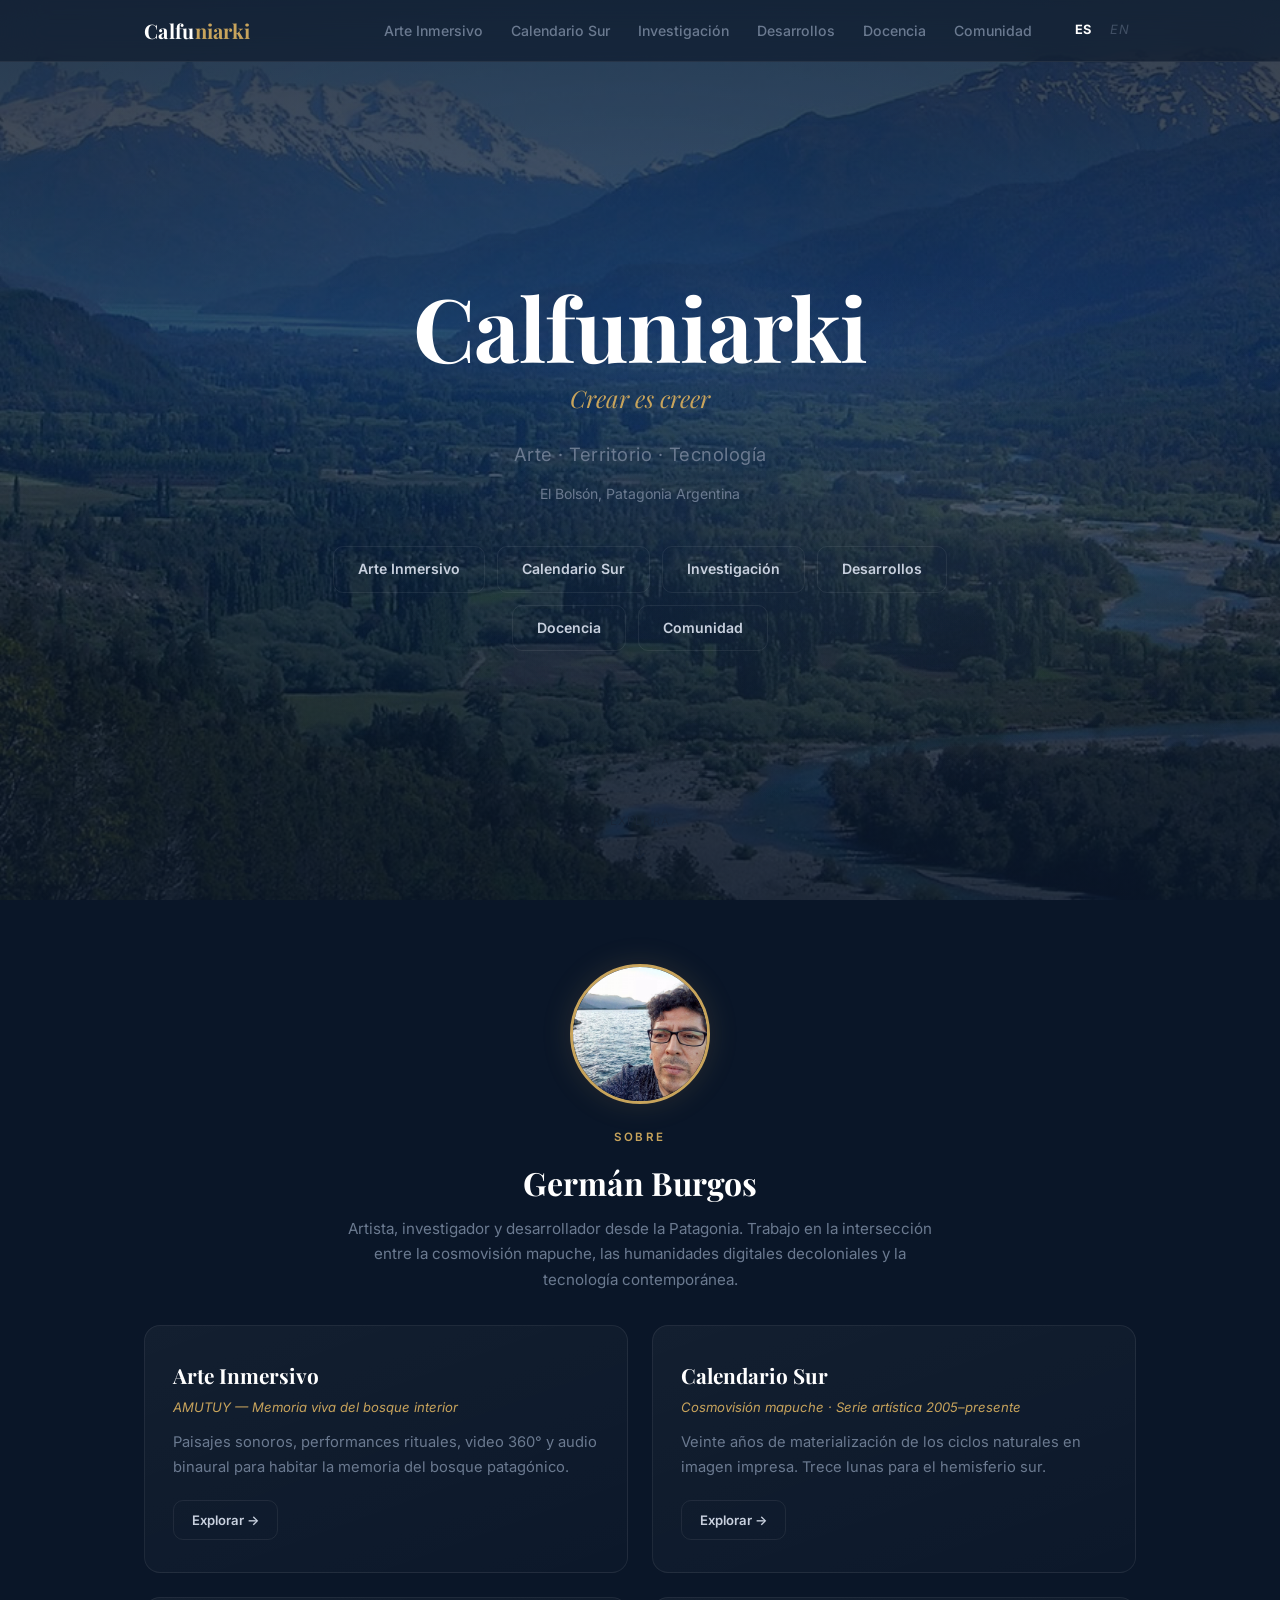
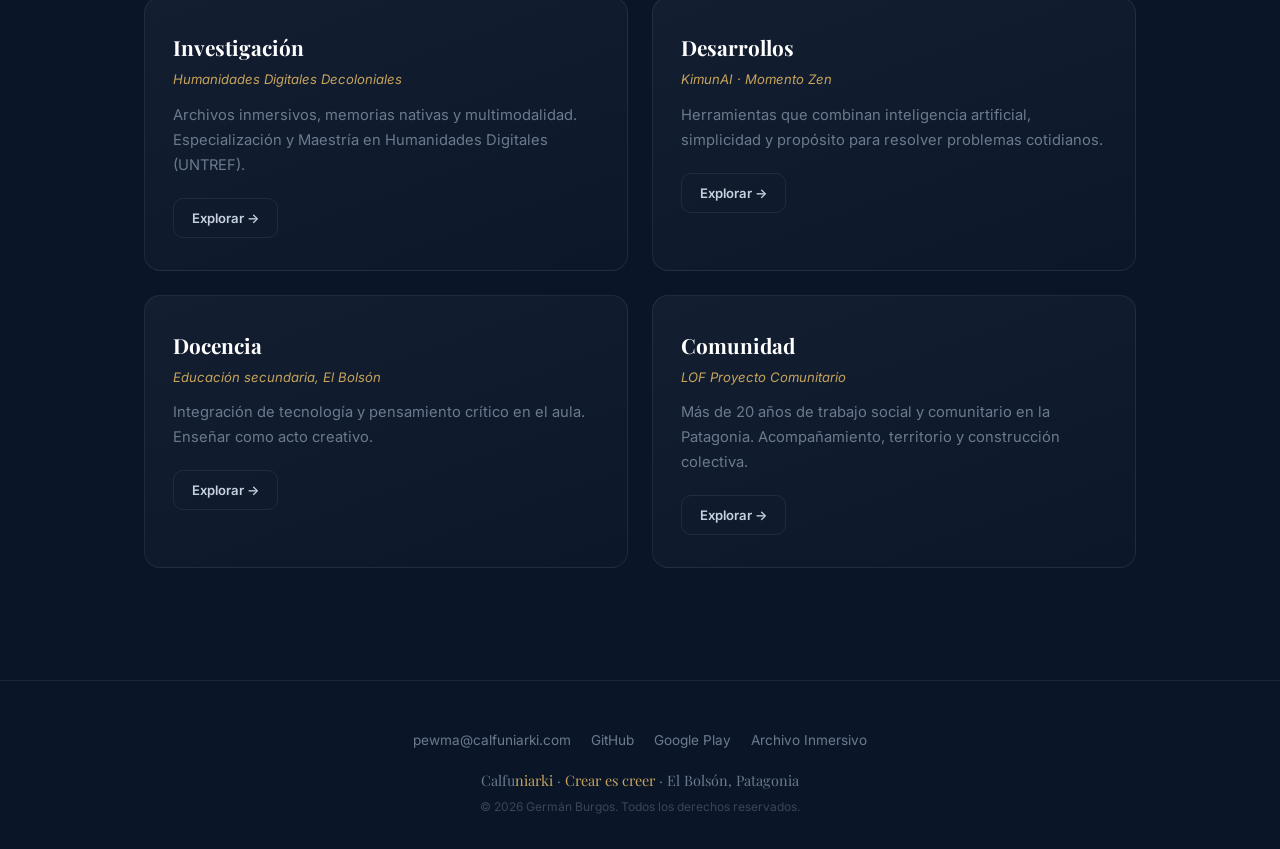
==== commit 89ddd1b5: "fix: tagline hero → Arte · Territorio · Tecnología" ====
--- a/index.html
+++ b/index.html
@@ -75,7 +75,7 @@
       <div class="hero-content">
         <h1 class="reveal">Calfuniarki</h1>
         <p class="slogan reveal delay-1" data-es="Crear es creer" data-en="To create is to believe">Crear es creer</p>
-        <p class="subtitle reveal delay-2" data-es="Arte inmersivo · Humanidades Digitales · Desarrollos digitales" data-en="Immersive art · Digital Humanities · Digital developments">Arte inmersivo · Humanidades Digitales · Desarrollos digitales</p>
+        <p class="subtitle reveal delay-2" data-es="Arte · Territorio · Tecnología" data-en="Art · Territory · Technology">Arte · Territorio · Tecnología</p>
         <p class="location reveal delay-3">El Bolsón, Patagonia Argentina</p>
         <div class="hero-nav reveal delay-4">
           <a href="arte/index.html" data-es="Arte Inmersivo" data-en="Immersive Art">Arte Inmersivo</a>
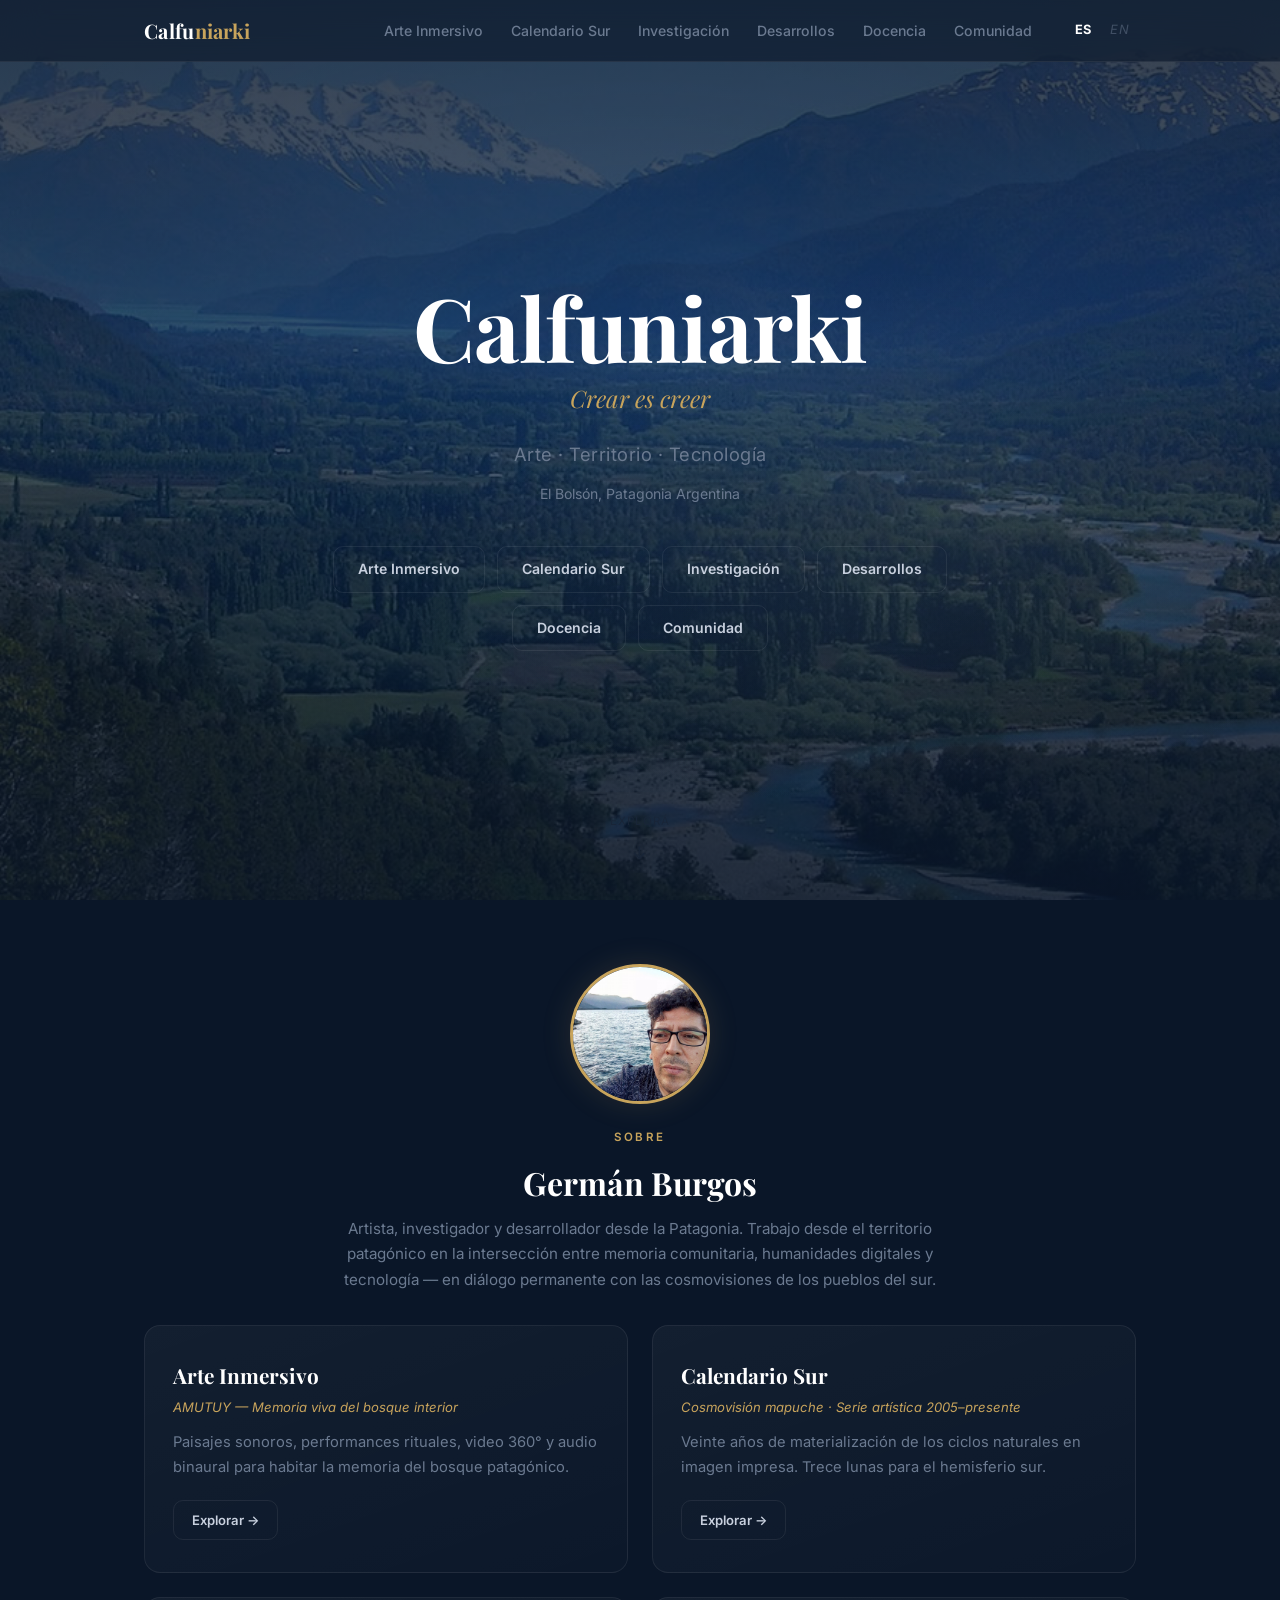
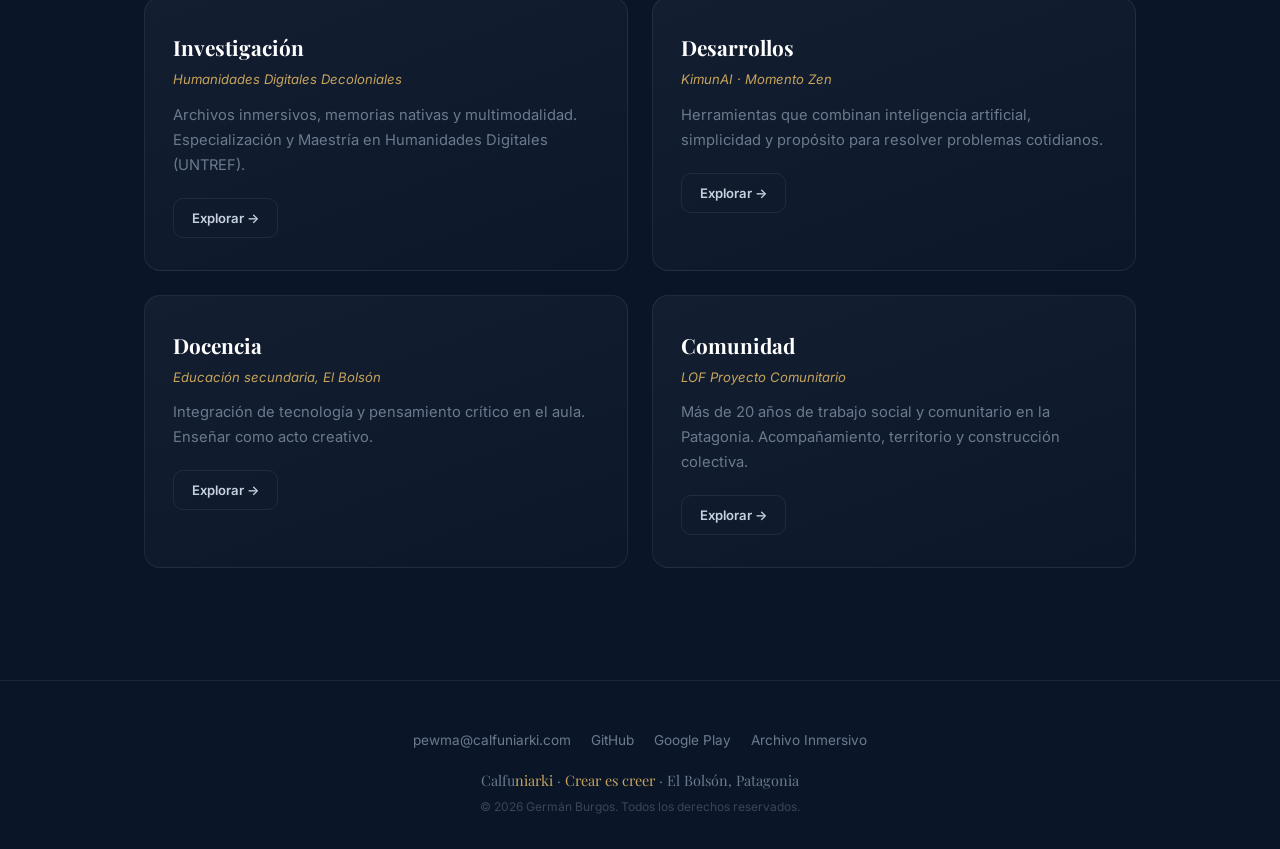
==== commit 4d7ee0fe: "Revise Germán Burgos description in index.html Updated the description text for Germán Burgos to ref" ====
--- a/index.html
+++ b/index.html
@@ -99,8 +99,8 @@
           <p class="section-label" data-es="Sobre" data-en="About">Sobre</p>
           <h2 class="section-title">Germán Burgos</h2>
           <p class="section-desc" style="margin-left:auto;margin-right:auto"
-             data-es="Artista, investigador y desarrollador desde la Patagonia. Trabajo en la intersección entre la cosmovisión mapuche, las humanidades digitales decoloniales y la tecnología contemporánea."
-             data-en="Artist, researcher and developer from Patagonia. I work at the intersection of Mapuche cosmovision, decolonial digital humanities and contemporary technology.">
+             data-es="Artista, investigador y desarrollador desde la Patagonia. Trabajo desde el territorio patagónico en la intersección entre memoria comunitaria, humanidades digitales y tecnología — en diálogo permanente con las cosmovisiones de los pueblos del sur."
+             data-en="Artist, researcher and developer from Patagonia. I work from Patagonian territory at the intersection of community memory, digital humanities, and technology — in permanent dialogue with the cosmovisions of the peoples of the south.">
             Artista, investigador y desarrollador desde la Patagonia. Trabajo en la intersección entre la cosmovisión mapuche, las humanidades digitales decoloniales y la tecnología contemporánea.
           </p>
         </div>
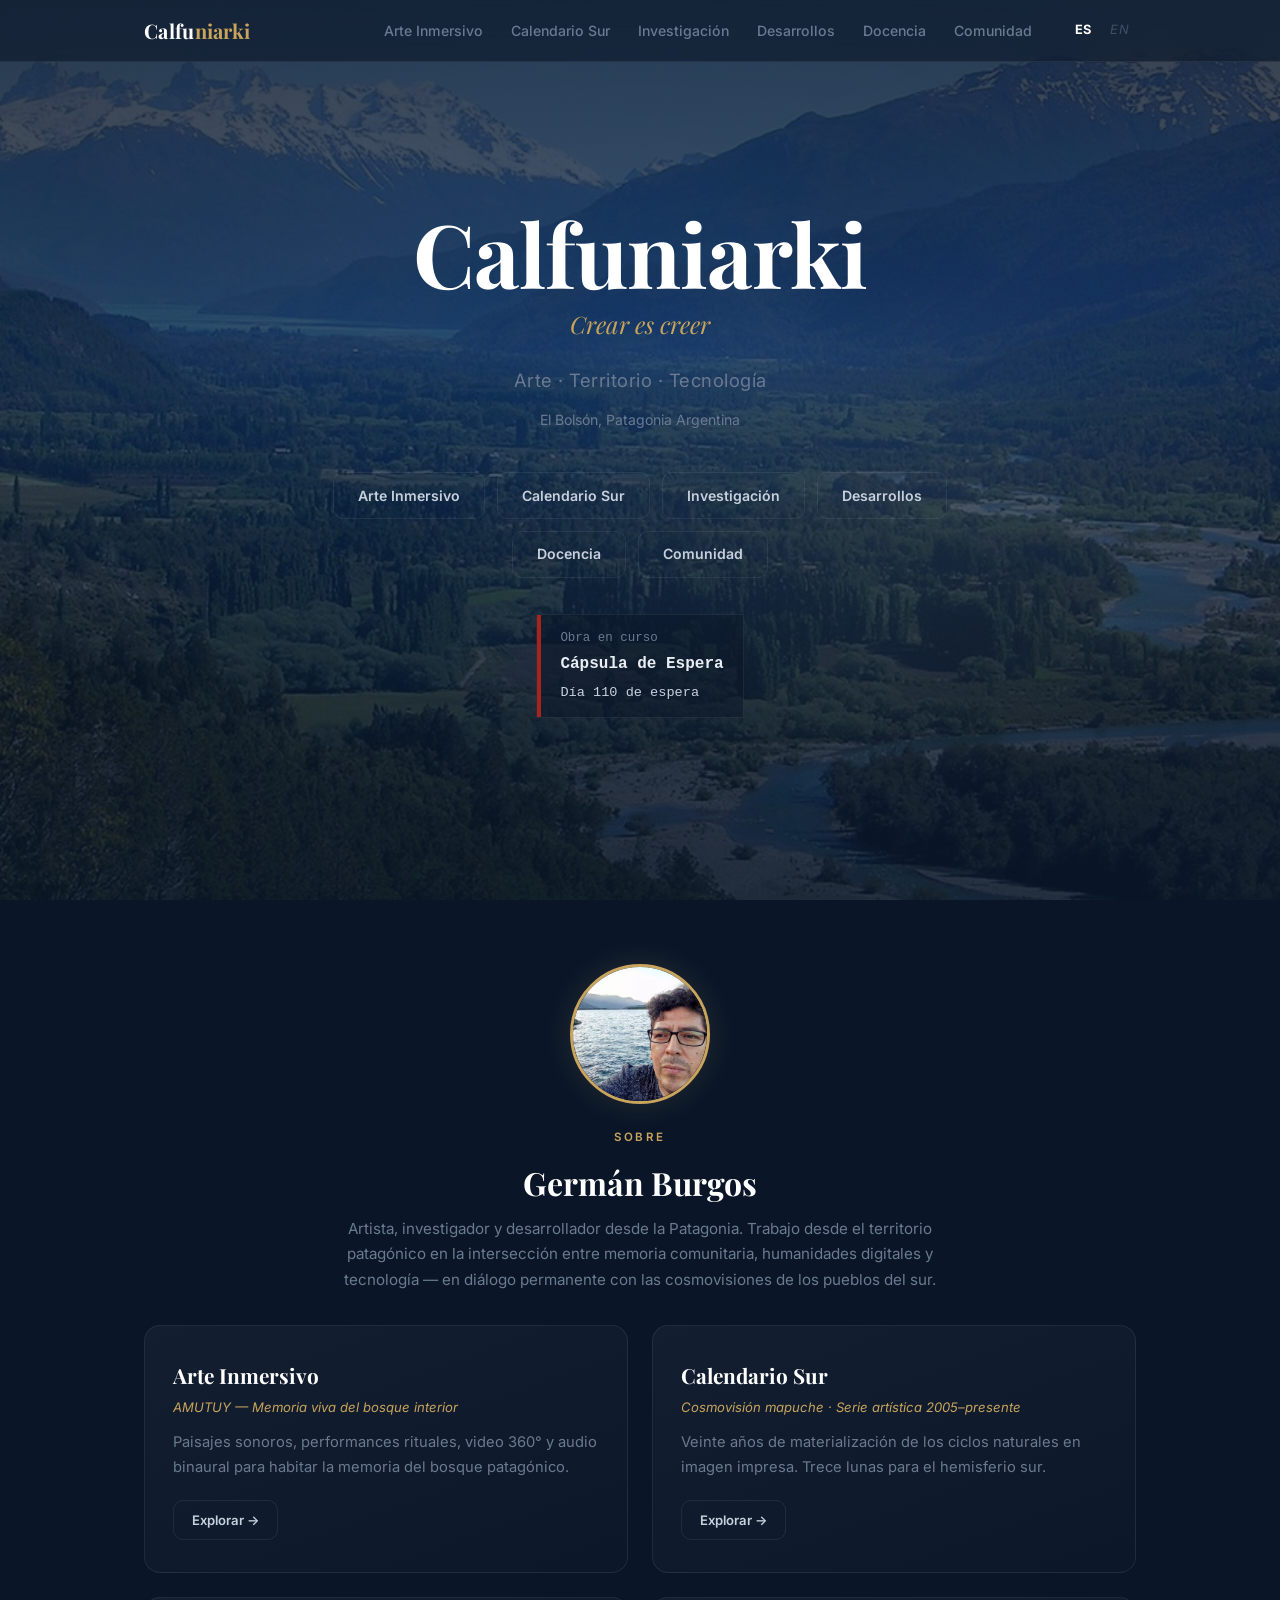
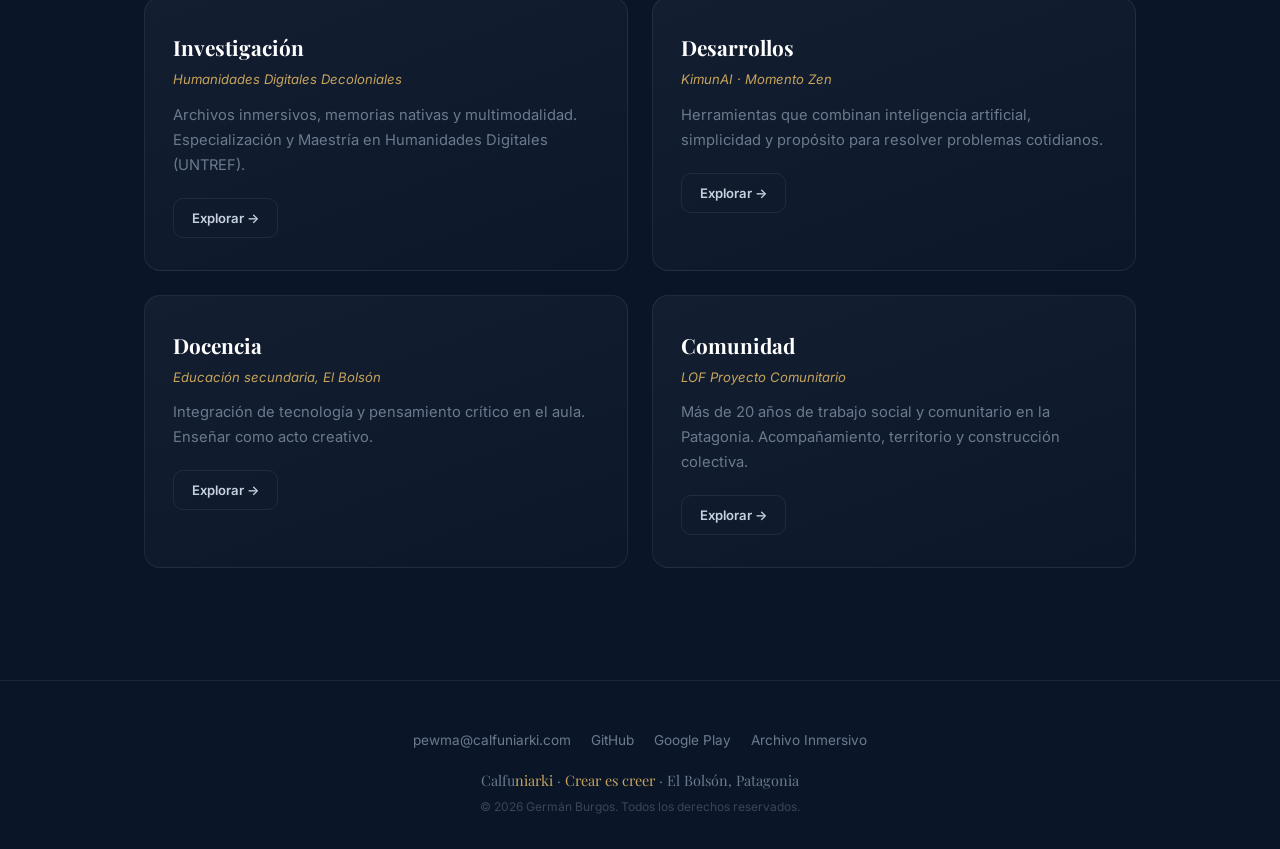
==== commit e371b15b: "Implement 'Cápsula de Espera' section with countdown Added a new section for 'Cápsula de Espera' wit" ====
--- a/index.html
+++ b/index.html
@@ -42,6 +42,24 @@
     }
     .lang-btn:hover { opacity: .8; }
     .lang-btn.active { opacity: 1; font-weight: 700; font-style: normal; color: var(--white); }
+
+    /* Obra en curso: ventana a la Cápsula de Espera (archivo.lof.org.ar/capsula) */
+    .en-curso {
+      display: inline-flex; align-items: stretch; margin-top: 2.25rem;
+      text-align: left; color: var(--text-bright); text-decoration: none;
+      background: rgba(10,22,40,.55); border: 1px solid var(--border);
+      transition: border-color .3s var(--ease);
+    }
+    .en-curso::before { content: ""; flex: none; width: 4px; background: #A8231C; }
+    .en-curso:hover, .en-curso:focus-visible { border-color: rgba(168,35,28,.8); }
+    .en-curso:focus-visible { outline: 2px solid #A8231C; outline-offset: 3px; }
+    .en-curso-cuerpo {
+      display: grid; gap: .15rem; padding: .8rem 1.2rem;
+      font-family: ui-monospace, "SF Mono", Menlo, Consolas, "Liberation Mono", monospace;
+    }
+    .en-curso-label { font-size: .78rem; color: var(--text-dim); }
+    .en-curso-titulo { font-size: 1rem; font-weight: 700; }
+    .en-curso-dia { font-size: .85rem; color: var(--text); }
   </style>
 </head>
 <body>
@@ -85,6 +103,13 @@
           <a href="docencia/index.html" data-es="Docencia" data-en="Teaching">Docencia</a>
           <a href="comunidad/index.html" data-es="Comunidad" data-en="Community">Comunidad</a>
         </div>
+        <a class="en-curso reveal delay-4" href="https://archivo.lof.org.ar/capsula/">
+          <span class="en-curso-cuerpo">
+            <span class="en-curso-label" data-es="Obra en curso" data-en="Work in progress">Obra en curso</span>
+            <span class="en-curso-titulo">Cápsula de Espera</span>
+            <span class="en-curso-dia" id="capsula-dia"></span>
+          </span>
+        </a>
       </div>
       <div class="scroll-hint">
         <span data-es="Explorá" data-en="Explore">Explorá</span>
@@ -178,6 +203,21 @@
       btn.addEventListener('click', () => setLang(btn.dataset.lang));
     });
     setLang(localStorage.getItem(STORAGE_KEY) || 'es');
+
+    /* Contador de la Cápsula: días desde que la muestra salió de El Bolsón */
+    (function () {
+      const ENVIO = new Date(2026, 7, 18, 12);   // 18 de agosto de 2026
+      const el = document.getElementById('capsula-dia');
+      if (!el) return;
+      const hoy = new Date(); hoy.setHours(12, 0, 0, 0);
+      const n = Math.max(0, Math.round((hoy - ENVIO) / 86400000));
+      const pintar = () => {
+        const en = document.documentElement.lang === 'en';
+        el.textContent = en ? 'Day ' + n + ' of waiting' : 'Día ' + n + ' de espera';
+      };
+      pintar();
+      document.querySelectorAll('.lang-btn').forEach(b => b.addEventListener('click', pintar));
+    })();
   </script>
 </body>
 </html>
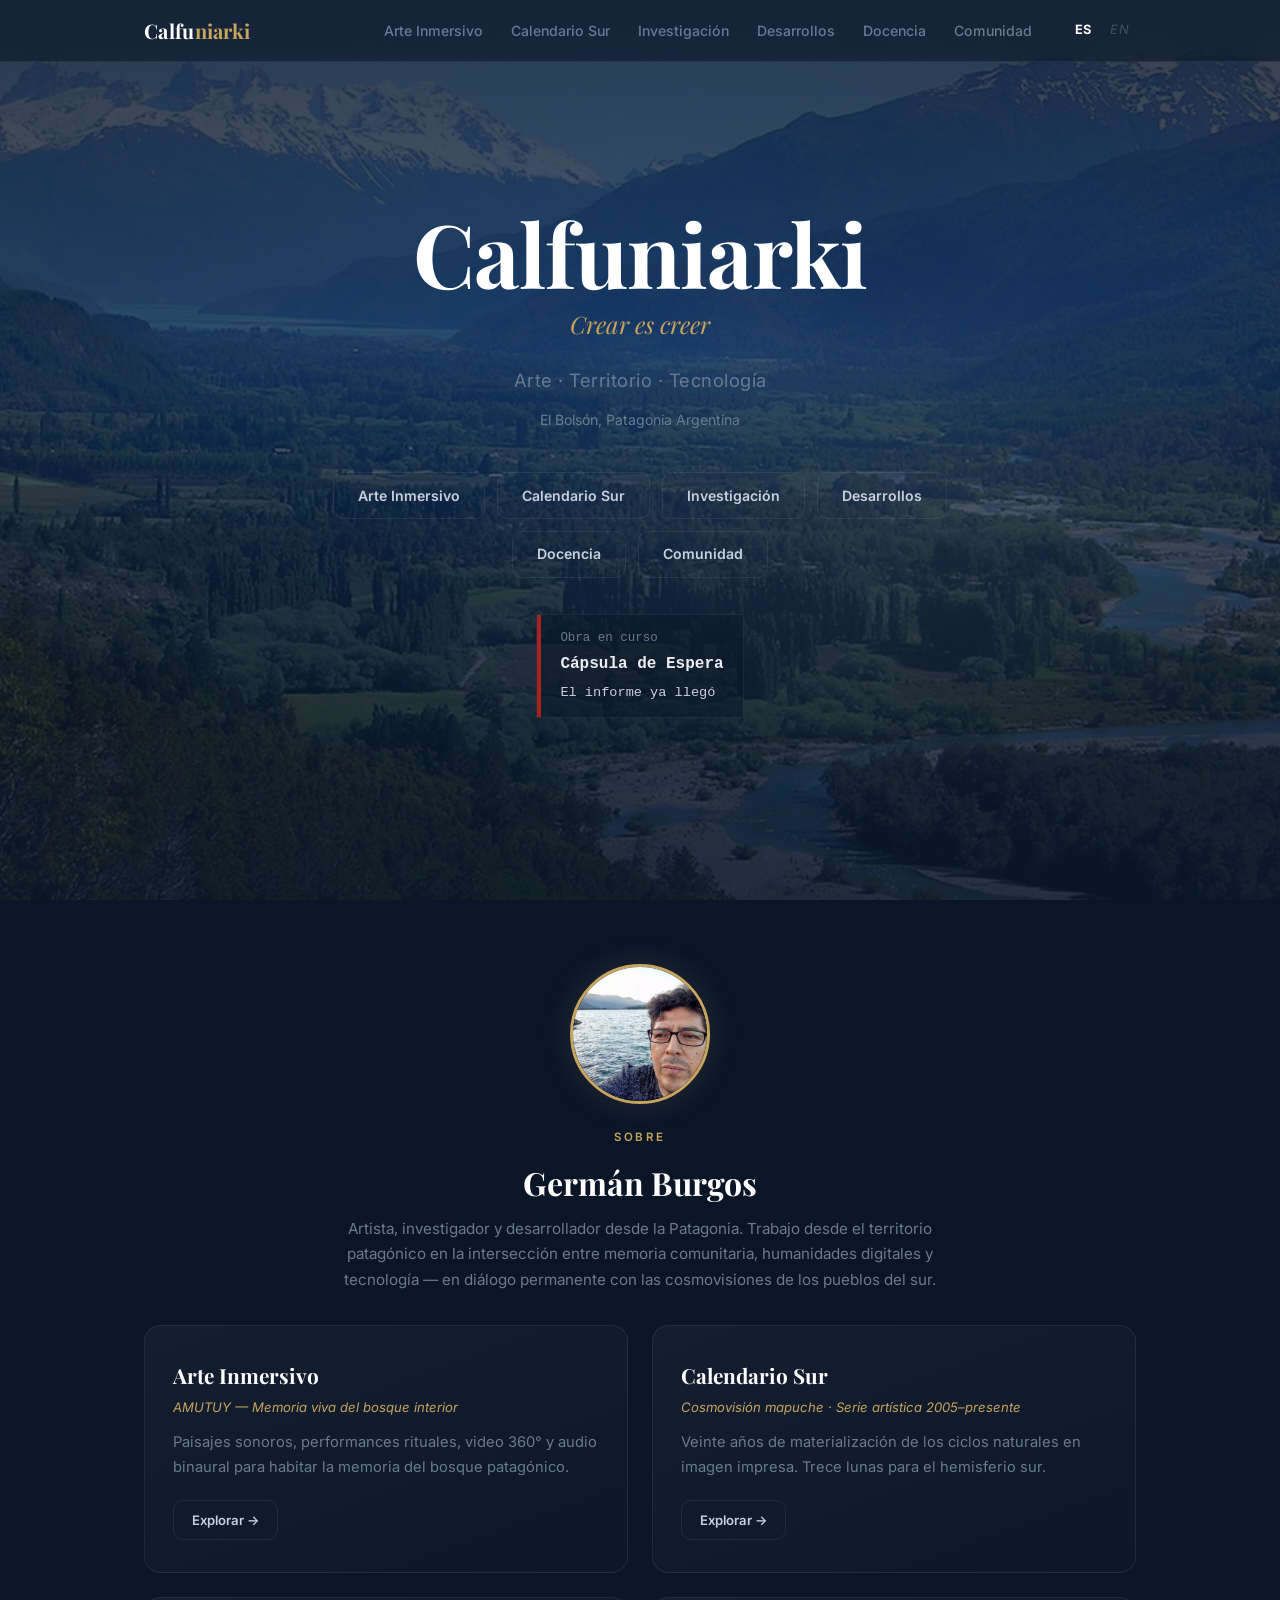
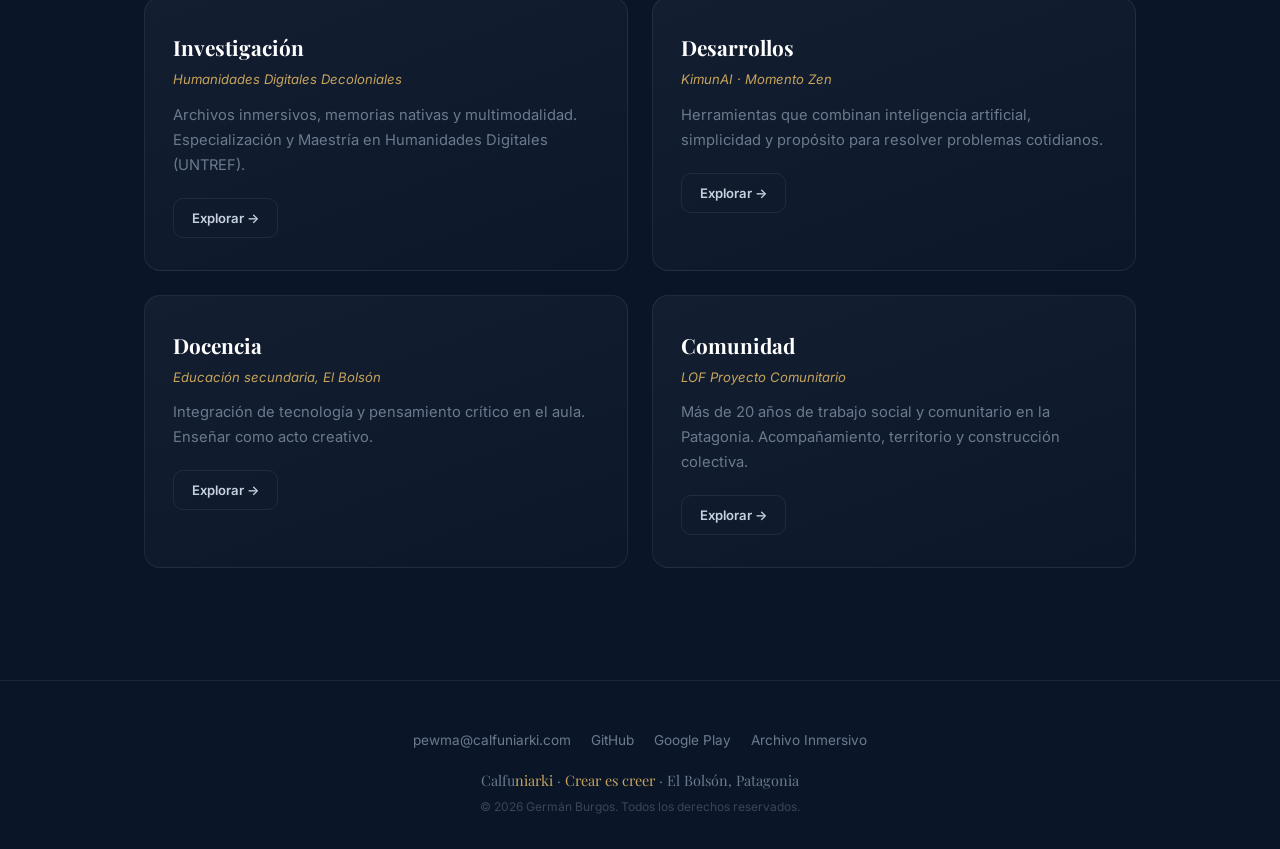
==== commit d122b79e: "Home: la ventana Obra en curso apunta a la Cápsula de Espera en calfuniarki.com Co-Authored-By: Clau" ====
--- a/index.html
+++ b/index.html
@@ -1,6 +1,13 @@
 <!DOCTYPE html>
 <html lang="es">
 <head>
+  <!-- Google Tag Manager -->
+  <script>(function(w,d,s,l,i){w[l]=w[l]||[];w[l].push({'gtm.start':
+  new Date().getTime(),event:'gtm.js'});var f=d.getElementsByTagName(s)[0],
+  j=d.createElement(s),dl=l!='dataLayer'?'&l='+l:'';j.async=true;j.src=
+  'https://www.googletagmanager.com/gtm.js?id='+i+dl;f.parentNode.insertBefore(j,f);
+  })(window,document,'script','dataLayer','GTM-WHPK6CT9');</script>
+  <!-- End Google Tag Manager -->
   <meta charset="UTF-8">
   <meta name="viewport" content="width=device-width,initial-scale=1">
   <title>Calfuniarki — Crear es creer</title>
@@ -21,14 +28,6 @@
 
   <link rel="stylesheet" href="styles.css">
 
-  <script async src="https://www.googletagmanager.com/gtag/js?id=G-L6TV3WDP4M"></script>
-  <script>
-    window.dataLayer = window.dataLayer || [];
-    function gtag(){dataLayer.push(arguments);}
-    gtag('js', new Date());
-    gtag('config', 'G-L6TV3WDP4M');
-  </script>
-
   <style>
     .lang-switcher {
       display: flex; align-items: center; gap: .35rem; margin-left: .5rem;
@@ -43,7 +42,7 @@
     .lang-btn:hover { opacity: .8; }
     .lang-btn.active { opacity: 1; font-weight: 700; font-style: normal; color: var(--white); }
 
-    /* Obra en curso: ventana a la Cápsula de Espera (archivo.lof.org.ar/capsula) */
+    /* Obra en curso: ventana a la Cápsula de Espera (capsula-de-espera/) */
     .en-curso {
       display: inline-flex; align-items: stretch; margin-top: 2.25rem;
       text-align: left; color: var(--text-bright); text-decoration: none;
@@ -63,6 +62,10 @@
   </style>
 </head>
 <body>
+  <!-- Google Tag Manager (noscript) -->
+  <noscript><iframe src="https://www.googletagmanager.com/ns.html?id=GTM-WHPK6CT9"
+  height="0" width="0" style="display:none;visibility:hidden"></iframe></noscript>
+  <!-- End Google Tag Manager (noscript) -->
 
   <canvas id="particles"></canvas>
   <div class="nav-overlay"></div>
@@ -103,11 +106,11 @@
           <a href="docencia/index.html" data-es="Docencia" data-en="Teaching">Docencia</a>
           <a href="comunidad/index.html" data-es="Comunidad" data-en="Community">Comunidad</a>
         </div>
-        <a class="en-curso reveal delay-4" href="https://archivo.lof.org.ar/capsula/">
+        <a class="en-curso reveal delay-4" href="capsula-de-espera/index.html">
           <span class="en-curso-cuerpo">
             <span class="en-curso-label" data-es="Obra en curso" data-en="Work in progress">Obra en curso</span>
             <span class="en-curso-titulo">Cápsula de Espera</span>
-            <span class="en-curso-dia" id="capsula-dia"></span>
+            <span class="en-curso-dia" data-es="El informe ya llegó" data-en="The report has arrived">El informe ya llegó</span>
           </span>
         </a>
       </div>
@@ -203,21 +206,6 @@
       btn.addEventListener('click', () => setLang(btn.dataset.lang));
     });
     setLang(localStorage.getItem(STORAGE_KEY) || 'es');
-
-    /* Contador de la Cápsula: días desde que la muestra salió de El Bolsón */
-    (function () {
-      const ENVIO = new Date(2026, 7, 18, 12);   // 18 de agosto de 2026
-      const el = document.getElementById('capsula-dia');
-      if (!el) return;
-      const hoy = new Date(); hoy.setHours(12, 0, 0, 0);
-      const n = Math.max(0, Math.round((hoy - ENVIO) / 86400000));
-      const pintar = () => {
-        const en = document.documentElement.lang === 'en';
-        el.textContent = en ? 'Day ' + n + ' of waiting' : 'Día ' + n + ' de espera';
-      };
-      pintar();
-      document.querySelectorAll('.lang-btn').forEach(b => b.addEventListener('click', pintar));
-    })();
   </script>
 </body>
 </html>
